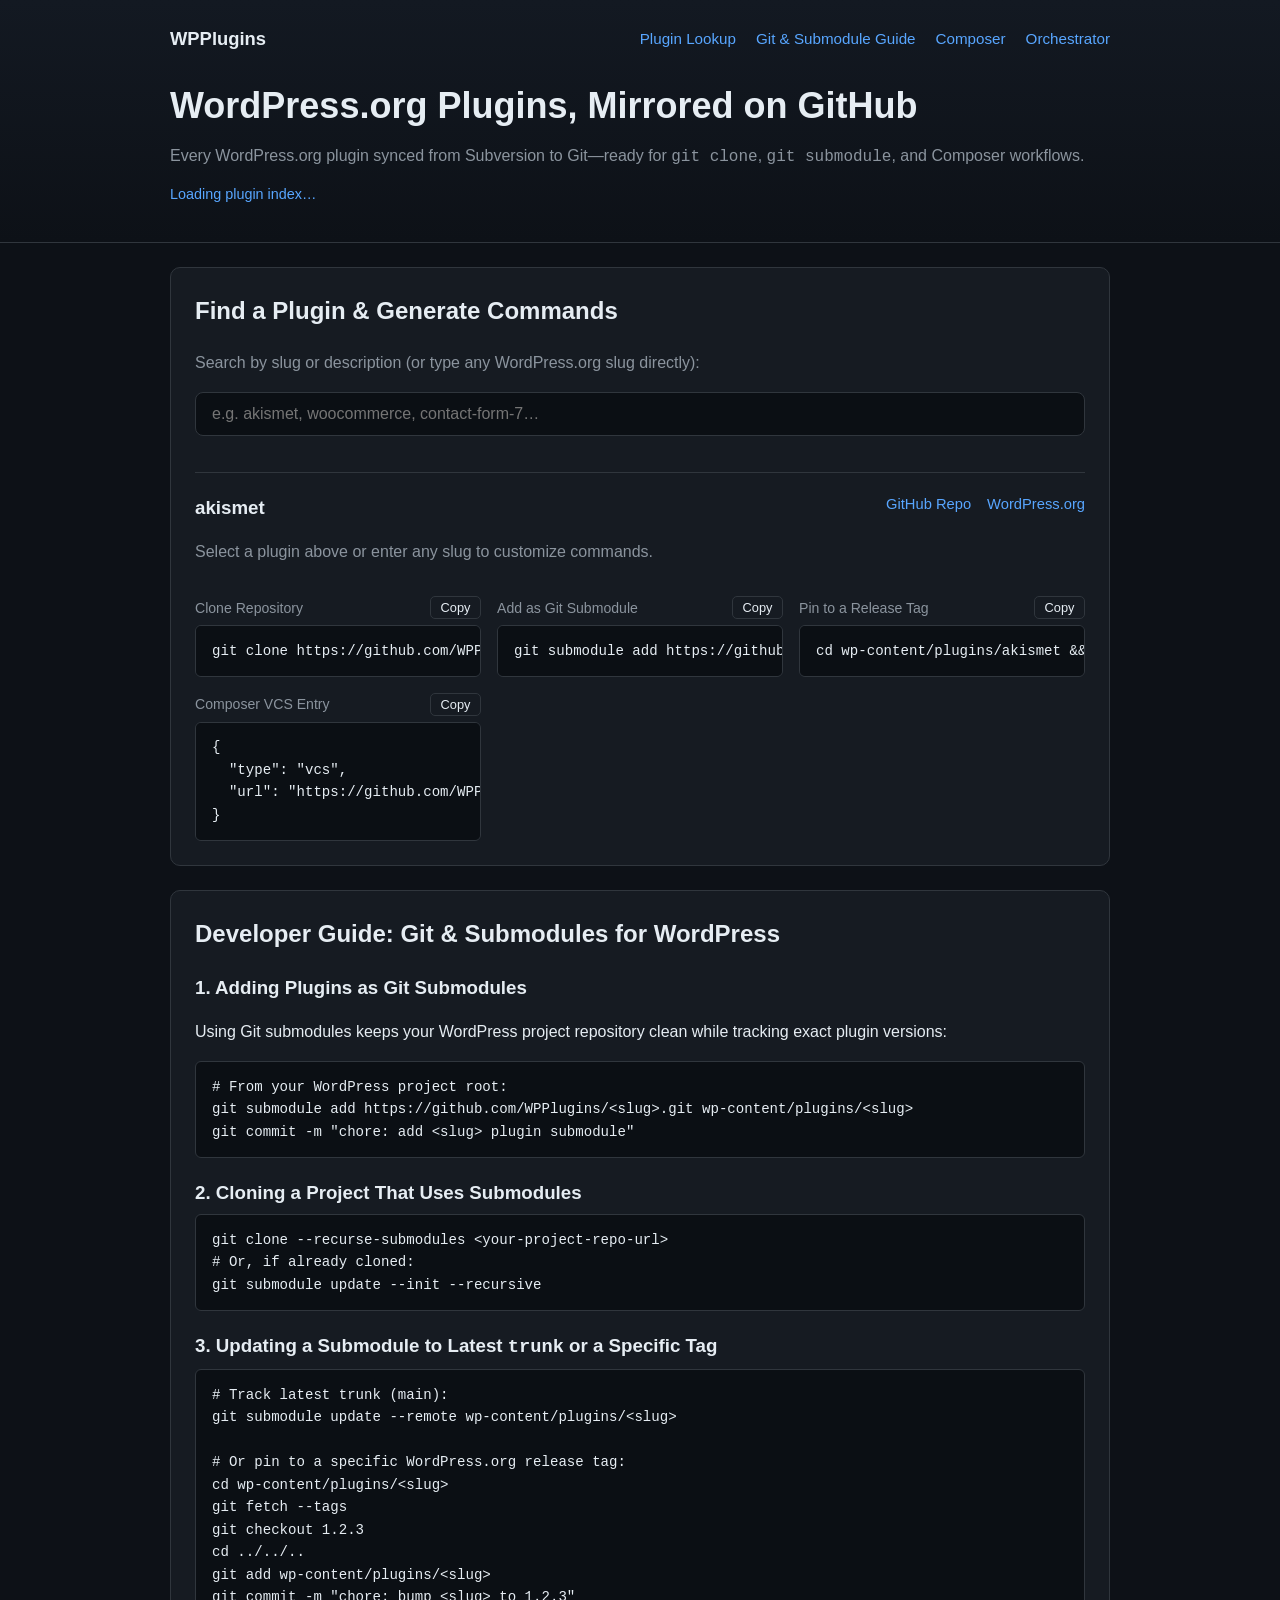
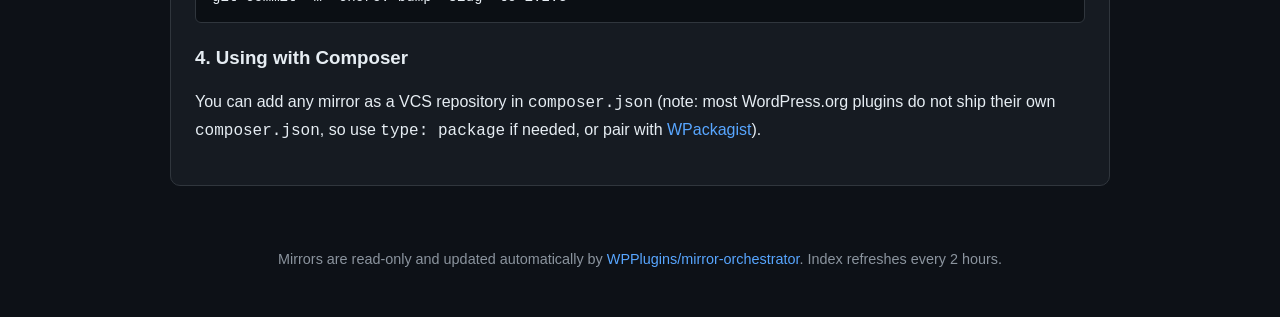
==== public/index.html @ 36e477cd "feat: initial WPPlugins GitHub Pages site with 2-hourly index builder" ====
<!DOCTYPE html>
<html lang="en">
<head>
  <meta charset="UTF-8" />
  <meta name="viewport" content="width=device-width, initial-scale=1.0" />
  <title>WPPlugins — WordPress.org SVN-to-GitHub Plugin Mirror</title>
  <meta
    name="description"
    content="Search 17,900+ mirrored WordPress.org plugins on GitHub. Copy-paste git clone, git submodule, tag pinning, and Composer VCS commands for WordPress developers."
  />
  <link rel="canonical" href="https://wpplugins.github.io/" />
  <meta property="og:type" content="website" />
  <meta property="og:title" content="WPPlugins — WordPress.org SVN-to-GitHub Mirror" />
  <meta
    property="og:description"
    content="Search 17,900+ WordPress.org plugins mirrored to GitHub with ready-to-use git clone, submodule, and Composer commands."
  />
  <meta property="og:url" content="https://wpplugins.github.io/" />
  <meta name="twitter:card" content="summary" />
  <meta name="twitter:title" content="WPPlugins — WordPress.org SVN-to-GitHub Mirror" />
  <meta
    name="twitter:description"
    content="Search 17,900+ WordPress.org plugins mirrored to GitHub."
  />
  <link rel="stylesheet" href="./styles.css" />
  <script type="application/ld+json">
    {
      "@context": "https://schema.org",
      "@type": "WebSite",
      "name": "WPPlugins",
      "url": "https://wpplugins.github.io/",
      "description": "Automated WordPress.org SVN-to-GitHub plugin mirror directory and developer guide.",
      "potentialAction": {
        "@type": "SearchAction",
        "target": "https://wpplugins.github.io/?plugin={search_term_string}",
        "query-input": "required name=search_term_string"
      }
    }
  </script>
</head>
<body>
  <header class="hero">
    <div class="container">
      <div class="hero-top">
        <a class="brand" href="https://github.com/WPPlugins" target="_blank" rel="noopener">
          WPPlugins
        </a>
        <nav class="nav-links" aria-label="Primary">
          <a href="#lookup">Plugin Lookup</a>
          <a href="#guides">Git &amp; Submodule Guide</a>
          <a href="#composer">Composer</a>
          <a href="https://github.com/WPPlugins/mirror-orchestrator" target="_blank" rel="noopener">
            Orchestrator
          </a>
        </nav>
      </div>
      <h1>WordPress.org Plugins, Mirrored on GitHub</h1>
      <p class="subtitle">
        Every WordPress.org plugin synced from Subversion to Git—ready for
        <code>git clone</code>, <code>git submodule</code>, and Composer workflows.
      </p>
      <p class="stats-bar" id="stats-bar">Loading plugin index…</p>
    </div>
  </header>

  <main class="container">
    <section id="lookup" class="card">
      <h2>Find a Plugin &amp; Generate Commands</h2>
      <p class="muted">
        Search by slug or description (or type any WordPress.org slug directly):
      </p>
      <div class="search-row">
        <input
          id="search-input"
          type="search"
          placeholder="e.g. akismet, woocommerce, contact-form-7…"
          autocomplete="off"
          aria-label="Search WordPress plugin slug"
        />
      </div>

      <ul id="results-list" class="results-list" aria-live="polite"></ul>

      <div id="selected-panel" class="selected-panel">
        <div class="selected-header">
          <div>
            <h3 id="selected-title">akismet</h3>
            <p id="selected-desc" class="muted">
              Select a plugin above or enter any slug to customize commands.
            </p>
          </div>
          <div class="selected-links">
            <a id="link-github" href="https://github.com/WPPlugins/akismet" target="_blank" rel="noopener">GitHub Repo</a>
            <a id="link-wporg" href="https://wordpress.org/plugins/akismet/" target="_blank" rel="noopener">WordPress.org</a>
          </div>
        </div>

        <div class="snippets-grid">
          <div class="snippet">
            <div class="snippet-head">
              <span>Clone Repository</span>
              <button class="copy-btn" data-target="cmd-clone" type="button">Copy</button>
            </div>
            <pre><code id="cmd-clone">git clone https://github.com/WPPlugins/akismet.git</code></pre>
          </div>

          <div class="snippet">
            <div class="snippet-head">
              <span>Add as Git Submodule</span>
              <button class="copy-btn" data-target="cmd-submodule" type="button">Copy</button>
            </div>
            <pre><code id="cmd-submodule">git submodule add https://github.com/WPPlugins/akismet.git wp-content/plugins/akismet</code></pre>
          </div>

          <div class="snippet">
            <div class="snippet-head">
              <span>Pin to a Release Tag</span>
              <button class="copy-btn" data-target="cmd-tag" type="button">Copy</button>
            </div>
            <pre><code id="cmd-tag">cd wp-content/plugins/akismet &amp;&amp; git fetch --tags &amp;&amp; git checkout $(git describe --tags --abbrev=0)</code></pre>
          </div>

          <div class="snippet">
            <div class="snippet-head">
              <span>Composer VCS Entry</span>
              <button class="copy-btn" data-target="cmd-composer" type="button">Copy</button>
            </div>
            <pre><code id="cmd-composer">{
  "type": "vcs",
  "url": "https://github.com/WPPlugins/akismet.git"
}</code></pre>
          </div>
        </div>
      </div>
    </section>

    <section id="guides" class="card">
      <h2>Developer Guide: Git &amp; Submodules for WordPress</h2>

      <article class="guide-block">
        <h3>1. Adding Plugins as Git Submodules</h3>
        <p>
          Using Git submodules keeps your WordPress project repository clean while tracking exact plugin versions:
        </p>
        <pre><code># From your WordPress project root:
git submodule add https://github.com/WPPlugins/&lt;slug&gt;.git wp-content/plugins/&lt;slug&gt;
git commit -m "chore: add &lt;slug&gt; plugin submodule"</code></pre>
      </article>

      <article class="guide-block">
        <h3>2. Cloning a Project That Uses Submodules</h3>
        <pre><code>git clone --recurse-submodules &lt;your-project-repo-url&gt;
# Or, if already cloned:
git submodule update --init --recursive</code></pre>
      </article>

      <article class="guide-block">
        <h3>3. Updating a Submodule to Latest <code>trunk</code> or a Specific Tag</h3>
        <pre><code># Track latest trunk (main):
git submodule update --remote wp-content/plugins/&lt;slug&gt;

# Or pin to a specific WordPress.org release tag:
cd wp-content/plugins/&lt;slug&gt;
git fetch --tags
git checkout 1.2.3
cd ../../..
git add wp-content/plugins/&lt;slug&gt;
git commit -m "chore: bump &lt;slug&gt; to 1.2.3"</code></pre>
      </article>

      <article id="composer" class="guide-block">
        <h3>4. Using with Composer</h3>
        <p>
          You can add any mirror as a VCS repository in <code>composer.json</code> (note: most WordPress.org plugins do not ship their own <code>composer.json</code>, so use <code>type: package</code> if needed, or pair with <a href="https://wpackagist.org/" target="_blank" rel="noopener">WPackagist</a>).
        </p>
      </article>
    </section>
  </main>

  <footer class="footer container">
    <p>
      Mirrors are read-only and updated automatically by
      <a href="https://github.com/WPPlugins/mirror-orchestrator" target="_blank" rel="noopener">WPPlugins/mirror-orchestrator</a>.
      Index refreshes every 2 hours.
    </p>
  </footer>

  <script src="./app.js" defer></script>
</body>
</html>
---- public/styles.css ----
:root {
  --bg: #0d1117;
  --surface: #161b22;
  --border: #30363d;
  --text: #e6edf3;
  --muted: #8b949e;
  --accent: #58a6ff;
  --accent-hover: #79c0ff;
  --code-bg: #0b0f14;
}

* {
  box-sizing: border-box;
}

body {
  margin: 0;
  font-family: -apple-system, BlinkMacSystemFont, "Segoe UI", Roboto, Helvetica, Arial, sans-serif;
  background: var(--bg);
  color: var(--text);
  line-height: 1.6;
}

a {
  color: var(--accent);
  text-decoration: none;
}

a:hover {
  color: var(--accent-hover);
  text-decoration: underline;
}

code, pre {
  font-family: ui-monospace, SFMono-Regular, Menlo, Monaco, Consolas, monospace;
}

pre {
  margin: 0;
  padding: 0.85rem 1rem;
  background: var(--code-bg);
  border: 1px solid var(--border);
  border-radius: 6px;
  overflow-x: auto;
  font-size: 0.88rem;
}

.container {
  max-width: 980px;
  margin: 0 auto;
  padding: 0 1.25rem;
}

.hero {
  border-bottom: 1px solid var(--border);
  padding: 1.5rem 0 2.25rem;
  background: linear-gradient(180deg, #131922 0%, var(--bg) 100%);
}

.hero-top {
  display: flex;
  justify-content: space-between;
  align-items: center;
  gap: 1rem;
  flex-wrap: wrap;
  margin-bottom: 1.5rem;
}

.brand {
  font-weight: 700;
  font-size: 1.15rem;
  color: var(--text);
}

.nav-links {
  display: flex;
  gap: 1.25rem;
  font-size: 0.95rem;
}

.hero h1 {
  margin: 0 0 0.5rem;
  font-size: clamp(1.6rem, 3vw, 2.25rem);
}

.subtitle {
  margin: 0 0 0.75rem;
  color: var(--muted);
}

.stats-bar {
  margin: 0;
  font-size: 0.9rem;
  color: var(--accent);
}

.card {
  background: var(--surface);
  border: 1px solid var(--border);
  border-radius: 10px;
  padding: 1.5rem;
  margin: 1.5rem 0;
}

.card h2 {
  margin-top: 0;
}

.muted {
  color: var(--muted);
}

.search-row input {
  width: 100%;
  padding: 0.75rem 1rem;
  font-size: 1rem;
  border-radius: 8px;
  border: 1px solid var(--border);
  background: var(--code-bg);
  color: var(--text);
}

.search-row input:focus {
  outline: 2px solid var(--accent);
  outline-offset: 1px;
}

.results-list {
  list-style: none;
  padding: 0;
  margin: 0.75rem 0 0;
  display: grid;
  gap: 0.5rem;
}

.result-item {
  display: flex;
  justify-content: space-between;
  align-items: baseline;
  gap: 1rem;
  padding: 0.6rem 0.85rem;
  border: 1px solid var(--border);
  border-radius: 6px;
  background: var(--code-bg);
  cursor: pointer;
}

.result-item:hover {
  border-color: var(--accent);
}

.result-slug {
  font-weight: 600;
  color: var(--accent);
}

.result-desc {
  color: var(--muted);
  font-size: 0.88rem;
  overflow: hidden;
  text-overflow: ellipsis;
  white-space: nowrap;
  max-width: 65%;
}

.selected-panel {
  margin-top: 1.5rem;
  padding-top: 1.25rem;
  border-top: 1px solid var(--border);
}

.selected-header {
  display: flex;
  justify-content: space-between;
  align-items: flex-start;
  gap: 1rem;
  flex-wrap: wrap;
  margin-bottom: 1rem;
}

.selected-header h3 {
  margin: 0 0 0.25rem;
}

.selected-links {
  display: flex;
  gap: 1rem;
  font-size: 0.92rem;
}

.snippets-grid {
  display: grid;
  grid-template-columns: repeat(auto-fit, minmax(280px, 1fr));
  gap: 1rem;
}

.snippet-head {
  display: flex;
  justify-content: space-between;
  align-items: center;
  margin-bottom: 0.35rem;
  font-size: 0.88rem;
  color: var(--muted);
}

.copy-btn {
  background: var(--surface);
  color: var(--text);
  border: 1px solid var(--border);
  border-radius: 5px;
  padding: 0.2rem 0.6rem;
  font-size: 0.8rem;
  cursor: pointer;
}

.copy-btn:hover {
  border-color: var(--accent);
}

.guide-block {
  margin-top: 1.25rem;
}

.guide-block h3 {
  margin-bottom: 0.4rem;
}

.footer {
  padding: 1.5rem 0 2.5rem;
  color: var(--muted);
  font-size: 0.9rem;
  text-align: center;
}
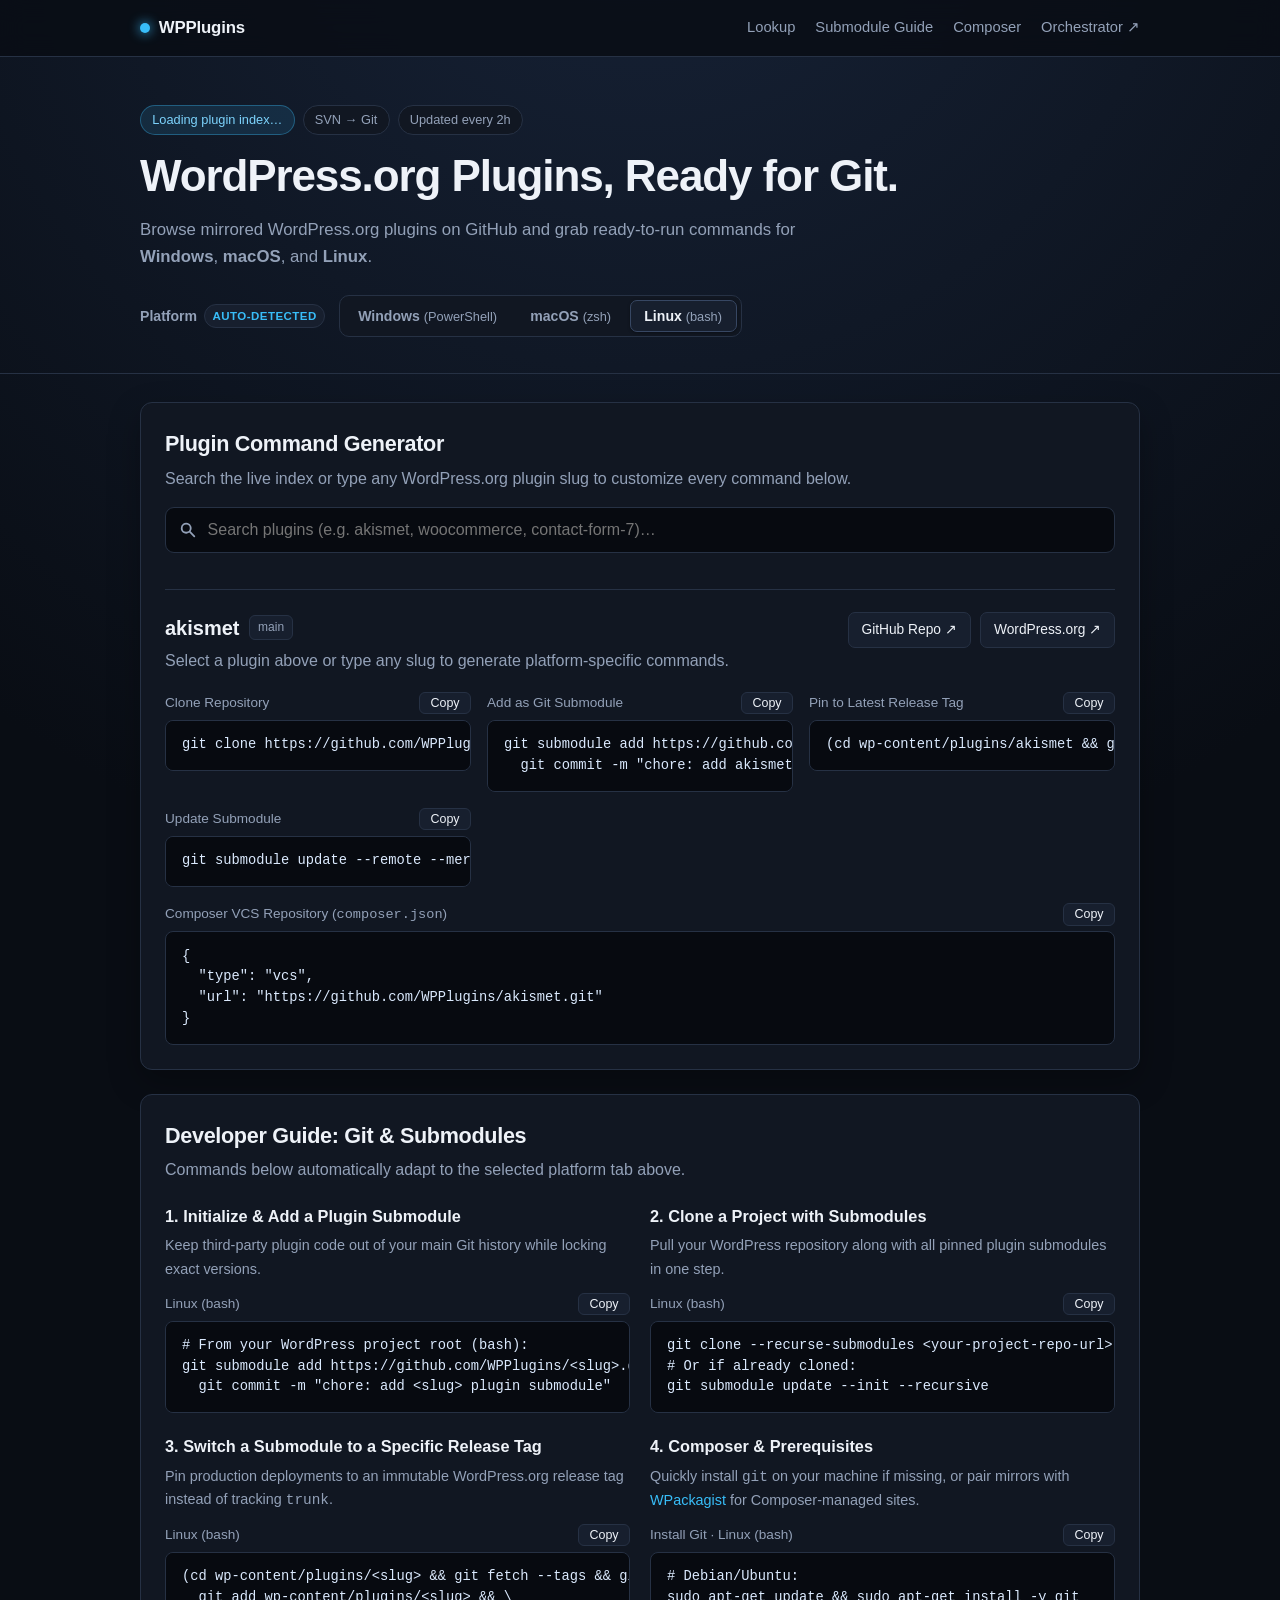
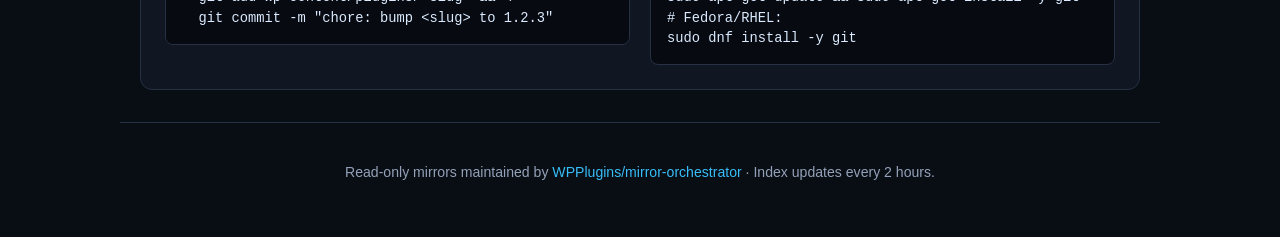
==== commit 26c7a0b9: "feat(ui): redesign portal with OS auto-detection and Windows/macOS/Linux tabs" ====
--- a/public/index.html
+++ b/public/index.html
@@ -6,14 +6,14 @@
   <title>WPPlugins — WordPress.org SVN-to-GitHub Plugin Mirror</title>
   <meta
     name="description"
-    content="Search 17,900+ mirrored WordPress.org plugins on GitHub. Copy-paste git clone, git submodule, tag pinning, and Composer VCS commands for WordPress developers."
+    content="Search 17,900+ mirrored WordPress.org plugins on GitHub. Copy-paste Windows, macOS, and Linux commands for git clone, git submodule, tag pinning, and Composer."
   />
   <link rel="canonical" href="https://wpplugins.github.io/" />
   <meta property="og:type" content="website" />
   <meta property="og:title" content="WPPlugins — WordPress.org SVN-to-GitHub Mirror" />
   <meta
     property="og:description"
-    content="Search 17,900+ WordPress.org plugins mirrored to GitHub with ready-to-use git clone, submodule, and Composer commands."
+    content="Search 17,900+ WordPress.org plugins mirrored to GitHub with OS-specific git clone, submodule, and Composer commands."
   />
   <meta property="og:url" content="https://wpplugins.github.io/" />
   <meta name="twitter:card" content="summary" />
@@ -39,41 +39,75 @@
   </script>
 </head>
 <body>
-  <header class="hero">
-    <div class="container">
-      <div class="hero-top">
-        <a class="brand" href="https://github.com/WPPlugins" target="_blank" rel="noopener">
-          WPPlugins
+  <header class="topbar">
+    <div class="container topbar-inner">
+      <a class="brand" href="https://github.com/WPPlugins" target="_blank" rel="noopener">
+        <span class="brand-dot" aria-hidden="true"></span>
+        WPPlugins
+      </a>
+      <nav class="nav-links" aria-label="Primary">
+        <a href="#lookup">Lookup</a>
+        <a href="#guides">Submodule Guide</a>
+        <a href="#composer">Composer</a>
+        <a href="https://github.com/WPPlugins/mirror-orchestrator" target="_blank" rel="noopener">
+          Orchestrator ↗
         </a>
-        <nav class="nav-links" aria-label="Primary">
-          <a href="#lookup">Plugin Lookup</a>
-          <a href="#guides">Git &amp; Submodule Guide</a>
-          <a href="#composer">Composer</a>
-          <a href="https://github.com/WPPlugins/mirror-orchestrator" target="_blank" rel="noopener">
-            Orchestrator
-          </a>
-        </nav>
-      </div>
-      <h1>WordPress.org Plugins, Mirrored on GitHub</h1>
-      <p class="subtitle">
-        Every WordPress.org plugin synced from Subversion to Git—ready for
-        <code>git clone</code>, <code>git submodule</code>, and Composer workflows.
-      </p>
-      <p class="stats-bar" id="stats-bar">Loading plugin index…</p>
+      </nav>
     </div>
   </header>
 
-  <main class="container">
-    <section id="lookup" class="card">
-      <h2>Find a Plugin &amp; Generate Commands</h2>
-      <p class="muted">
-        Search by slug or description (or type any WordPress.org slug directly):
+  <section class="hero">
+    <div class="container hero-inner">
+      <div class="badge-row">
+        <span class="pill pill-accent" id="stats-bar">Loading plugin index…</span>
+        <span class="pill">SVN → Git</span>
+        <span class="pill">Updated every 2h</span>
+      </div>
+      <h1>WordPress.org Plugins, Ready for Git.</h1>
+      <p class="subtitle">
+        Browse mirrored WordPress.org plugins on GitHub and grab ready-to-run commands for
+        <strong>Windows</strong>, <strong>macOS</strong>, and <strong>Linux</strong>.
       </p>
-      <div class="search-row">
+
+      <div class="os-bar" aria-label="Operating system selector">
+        <span class="os-label">
+          Platform
+          <span id="os-detected-badge" class="os-detected" title="Auto-detected from your browser">auto</span>
+        </span>
+        <div class="os-tabs" role="tablist" aria-label="Operating System">
+          <button class="os-tab" role="tab" type="button" data-os="windows" aria-selected="false">
+            Windows <span class="os-shell">(PowerShell)</span>
+          </button>
+          <button class="os-tab" role="tab" type="button" data-os="macos" aria-selected="false">
+            macOS <span class="os-shell">(zsh)</span>
+          </button>
+          <button class="os-tab" role="tab" type="button" data-os="linux" aria-selected="false">
+            Linux <span class="os-shell">(bash)</span>
+          </button>
+        </div>
+      </div>
+    </div>
+  </section>
+
+  <main class="container main-content">
+    <section id="lookup" class="card card-elevated">
+      <div class="section-head">
+        <div>
+          <h2>Plugin Command Generator</h2>
+          <p class="muted">
+            Search the live index or type any WordPress.org plugin slug to customize every command below.
+          </p>
+        </div>
+      </div>
+
+      <div class="search-box">
+        <svg class="search-icon" viewBox="0 0 20 20" fill="currentColor" aria-hidden="true">
+          <path fill-rule="evenodd" d="M8 4a4 4 0 100 8 4 4 0 000-8zM2 8a6 6 0 1110.89 3.476l4.817 4.817a1 1 0 01-1.414 1.414l-4.816-4.816A6 6 0 012 8z" clip-rule="evenodd" />
+        </svg>
         <input
           id="search-input"
           type="search"
-          placeholder="e.g. akismet, woocommerce, contact-form-7…"
+          placeholder="Search plugins (e.g. akismet, woocommerce, contact-form-7)…"
           autocomplete="off"
           aria-label="Search WordPress plugin slug"
         />
@@ -84,14 +118,21 @@
       <div id="selected-panel" class="selected-panel">
         <div class="selected-header">
           <div>
-            <h3 id="selected-title">akismet</h3>
+            <div class="selected-title-row">
+              <h3 id="selected-title">akismet</h3>
+              <span class="slug-badge" id="selected-branch">main</span>
+            </div>
             <p id="selected-desc" class="muted">
-              Select a plugin above or enter any slug to customize commands.
+              Select a plugin above or type any slug to generate platform-specific commands.
             </p>
           </div>
           <div class="selected-links">
-            <a id="link-github" href="https://github.com/WPPlugins/akismet" target="_blank" rel="noopener">GitHub Repo</a>
-            <a id="link-wporg" href="https://wordpress.org/plugins/akismet/" target="_blank" rel="noopener">WordPress.org</a>
+            <a class="btn-link" id="link-github" href="https://github.com/WPPlugins/akismet" target="_blank" rel="noopener">
+              GitHub Repo ↗
+            </a>
+            <a class="btn-link" id="link-wporg" href="https://wordpress.org/plugins/akismet/" target="_blank" rel="noopener">
+              WordPress.org ↗
+            </a>
           </div>
         </div>
 
@@ -101,7 +142,7 @@
               <span>Clone Repository</span>
               <button class="copy-btn" data-target="cmd-clone" type="button">Copy</button>
             </div>
-            <pre><code id="cmd-clone">git clone https://github.com/WPPlugins/akismet.git</code></pre>
+            <pre><code id="cmd-clone"></code></pre>
           </div>
 
           <div class="snippet">
@@ -109,79 +150,112 @@
               <span>Add as Git Submodule</span>
               <button class="copy-btn" data-target="cmd-submodule" type="button">Copy</button>
             </div>
-            <pre><code id="cmd-submodule">git submodule add https://github.com/WPPlugins/akismet.git wp-content/plugins/akismet</code></pre>
-          </div>
-
-          <div class="snippet">
-            <div class="snippet-head">
-              <span>Pin to a Release Tag</span>
+            <pre><code id="cmd-submodule"></code></pre>
+          </div>
+
+          <div class="snippet">
+            <div class="snippet-head">
+              <span>Pin to Latest Release Tag</span>
               <button class="copy-btn" data-target="cmd-tag" type="button">Copy</button>
             </div>
-            <pre><code id="cmd-tag">cd wp-content/plugins/akismet &amp;&amp; git fetch --tags &amp;&amp; git checkout $(git describe --tags --abbrev=0)</code></pre>
-          </div>
-
-          <div class="snippet">
-            <div class="snippet-head">
-              <span>Composer VCS Entry</span>
-              <button class="copy-btn" data-target="cmd-composer" type="button">Copy</button>
-            </div>
-            <pre><code id="cmd-composer">{
-  "type": "vcs",
-  "url": "https://github.com/WPPlugins/akismet.git"
-}</code></pre>
-          </div>
+            <pre><code id="cmd-tag"></code></pre>
+          </div>
+
+          <div class="snippet">
+            <div class="snippet-head">
+              <span>Update Submodule</span>
+              <button class="copy-btn" data-target="cmd-update" type="button">Copy</button>
+            </div>
+            <pre><code id="cmd-update"></code></pre>
+          </div>
+        </div>
+
+        <div class="snippet snippet-full">
+          <div class="snippet-head">
+            <span>Composer VCS Repository (<code>composer.json</code>)</span>
+            <button class="copy-btn" data-target="cmd-composer" type="button">Copy</button>
+          </div>
+          <pre><code id="cmd-composer"></code></pre>
         </div>
       </div>
     </section>
 
     <section id="guides" class="card">
-      <h2>Developer Guide: Git &amp; Submodules for WordPress</h2>
-
-      <article class="guide-block">
-        <h3>1. Adding Plugins as Git Submodules</h3>
-        <p>
-          Using Git submodules keeps your WordPress project repository clean while tracking exact plugin versions:
-        </p>
-        <pre><code># From your WordPress project root:
-git submodule add https://github.com/WPPlugins/&lt;slug&gt;.git wp-content/plugins/&lt;slug&gt;
-git commit -m "chore: add &lt;slug&gt; plugin submodule"</code></pre>
-      </article>
-
-      <article class="guide-block">
-        <h3>2. Cloning a Project That Uses Submodules</h3>
-        <pre><code>git clone --recurse-submodules &lt;your-project-repo-url&gt;
-# Or, if already cloned:
-git submodule update --init --recursive</code></pre>
-      </article>
-
-      <article class="guide-block">
-        <h3>3. Updating a Submodule to Latest <code>trunk</code> or a Specific Tag</h3>
-        <pre><code># Track latest trunk (main):
-git submodule update --remote wp-content/plugins/&lt;slug&gt;
-
-# Or pin to a specific WordPress.org release tag:
-cd wp-content/plugins/&lt;slug&gt;
-git fetch --tags
-git checkout 1.2.3
-cd ../../..
-git add wp-content/plugins/&lt;slug&gt;
-git commit -m "chore: bump &lt;slug&gt; to 1.2.3"</code></pre>
-      </article>
-
-      <article id="composer" class="guide-block">
-        <h3>4. Using with Composer</h3>
-        <p>
-          You can add any mirror as a VCS repository in <code>composer.json</code> (note: most WordPress.org plugins do not ship their own <code>composer.json</code>, so use <code>type: package</code> if needed, or pair with <a href="https://wpackagist.org/" target="_blank" rel="noopener">WPackagist</a>).
-        </p>
-      </article>
+      <div class="section-head">
+        <div>
+          <h2>Developer Guide: Git &amp; Submodules</h2>
+          <p class="muted">
+            Commands below automatically adapt to the selected platform tab above.
+          </p>
+        </div>
+      </div>
+
+      <div class="guide-grid">
+        <article class="guide-block">
+          <h3>1. Initialize &amp; Add a Plugin Submodule</h3>
+          <p class="muted">
+            Keep third-party plugin code out of your main Git history while locking exact versions.
+          </p>
+          <div class="snippet">
+            <div class="snippet-head">
+              <span class="guide-os-label">Shell</span>
+              <button class="copy-btn" data-target="guide-add" type="button">Copy</button>
+            </div>
+            <pre><code id="guide-add"></code></pre>
+          </div>
+        </article>
+
+        <article class="guide-block">
+          <h3>2. Clone a Project with Submodules</h3>
+          <p class="muted">
+            Pull your WordPress repository along with all pinned plugin submodules in one step.
+          </p>
+          <div class="snippet">
+            <div class="snippet-head">
+              <span class="guide-os-label">Shell</span>
+              <button class="copy-btn" data-target="guide-clone" type="button">Copy</button>
+            </div>
+            <pre><code id="guide-clone"></code></pre>
+          </div>
+        </article>
+
+        <article class="guide-block">
+          <h3>3. Switch a Submodule to a Specific Release Tag</h3>
+          <p class="muted">
+            Pin production deployments to an immutable WordPress.org release tag instead of tracking <code>trunk</code>.
+          </p>
+          <div class="snippet">
+            <div class="snippet-head">
+              <span class="guide-os-label">Shell</span>
+              <button class="copy-btn" data-target="guide-pin" type="button">Copy</button>
+            </div>
+            <pre><code id="guide-pin"></code></pre>
+          </div>
+        </article>
+
+        <article id="composer" class="guide-block">
+          <h3>4. Composer &amp; Prerequisites</h3>
+          <p class="muted">
+            Quickly install <code>git</code> on your machine if missing, or pair mirrors with
+            <a href="https://wpackagist.org/" target="_blank" rel="noopener">WPackagist</a> for Composer-managed sites.
+          </p>
+          <div class="snippet">
+            <div class="snippet-head">
+              <span class="guide-os-label">Install Git</span>
+              <button class="copy-btn" data-target="guide-install" type="button">Copy</button>
+            </div>
+            <pre><code id="guide-install"></code></pre>
+          </div>
+        </article>
+      </div>
     </section>
   </main>
 
   <footer class="footer container">
     <p>
-      Mirrors are read-only and updated automatically by
-      <a href="https://github.com/WPPlugins/mirror-orchestrator" target="_blank" rel="noopener">WPPlugins/mirror-orchestrator</a>.
-      Index refreshes every 2 hours.
+      Read-only mirrors maintained by
+      <a href="https://github.com/WPPlugins/mirror-orchestrator" target="_blank" rel="noopener">WPPlugins/mirror-orchestrator</a>
+      · Index updates every 2 hours.
     </p>
   </footer>
 
--- a/public/styles.css
+++ b/public/styles.css
@@ -1,24 +1,33 @@
 :root {
-  --bg: #0d1117;
-  --surface: #161b22;
-  --border: #30363d;
-  --text: #e6edf3;
-  --muted: #8b949e;
-  --accent: #58a6ff;
-  --accent-hover: #79c0ff;
-  --code-bg: #0b0f14;
+  --bg: #090d14;
+  --surface: #111722;
+  --surface-2: #171f2e;
+  --border: #263144;
+  --border-strong: #374763;
+  --text: #eef2f8;
+  --muted: #93a1b8;
+  --accent: #38bdf8;
+  --accent-soft: rgba(56, 189, 248, 0.12);
+  --accent-hover: #7dd3fc;
+  --code-bg: #070a10;
+  --radius: 12px;
 }
 
 * {
   box-sizing: border-box;
 }
 
+html {
+  scroll-behavior: smooth;
+}
+
 body {
   margin: 0;
-  font-family: -apple-system, BlinkMacSystemFont, "Segoe UI", Roboto, Helvetica, Arial, sans-serif;
-  background: var(--bg);
+  font-family: -apple-system, BlinkMacSystemFont, "Segoe UI", Inter, Roboto, Helvetica, Arial, sans-serif;
+  background: radial-gradient(circle at 50% -10%, #172338 0%, var(--bg) 52%);
   color: var(--text);
   line-height: 1.6;
+  min-height: 100vh;
 }
 
 a {
@@ -32,97 +41,268 @@
 }
 
 code, pre {
-  font-family: ui-monospace, SFMono-Regular, Menlo, Monaco, Consolas, monospace;
+  font-family: ui-monospace, SFMono-Regular, "Cascadia Code", Menlo, Monaco, Consolas, monospace;
 }
 
 pre {
   margin: 0;
-  padding: 0.85rem 1rem;
+  padding: 0.9rem 1rem;
   background: var(--code-bg);
   border: 1px solid var(--border);
-  border-radius: 6px;
+  border-radius: 8px;
   overflow-x: auto;
-  font-size: 0.88rem;
+  font-size: 0.86rem;
+  line-height: 1.5;
+  color: #dbeafe;
 }
 
 .container {
-  max-width: 980px;
+  max-width: 1040px;
   margin: 0 auto;
   padding: 0 1.25rem;
 }
 
+/* Sticky Topbar */
+.topbar {
+  position: sticky;
+  top: 0;
+  z-index: 20;
+  backdrop-filter: blur(12px);
+  background: rgba(9, 13, 20, 0.82);
+  border-bottom: 1px solid var(--border);
+}
+
+.topbar-inner {
+  display: flex;
+  justify-content: space-between;
+  align-items: center;
+  height: 56px;
+  gap: 1rem;
+}
+
+.brand {
+  display: inline-flex;
+  align-items: center;
+  gap: 0.55rem;
+  font-weight: 700;
+  font-size: 1.05rem;
+  color: var(--text);
+  letter-spacing: -0.01em;
+}
+
+.brand:hover {
+  text-decoration: none;
+  color: var(--accent-hover);
+}
+
+.brand-dot {
+  width: 10px;
+  height: 10px;
+  border-radius: 999px;
+  background: var(--accent);
+  box-shadow: 0 0 12px var(--accent);
+}
+
+.nav-links {
+  display: flex;
+  gap: 1.25rem;
+  font-size: 0.92rem;
+  flex-wrap: wrap;
+}
+
+.nav-links a {
+  color: var(--muted);
+}
+
+.nav-links a:hover {
+  color: var(--text);
+  text-decoration: none;
+}
+
+/* Hero */
 .hero {
+  padding: 3rem 0 2.25rem;
   border-bottom: 1px solid var(--border);
-  padding: 1.5rem 0 2.25rem;
-  background: linear-gradient(180deg, #131922 0%, var(--bg) 100%);
-}
-
-.hero-top {
-  display: flex;
-  justify-content: space-between;
-  align-items: center;
+}
+
+.hero-inner {
+  display: flex;
+  flex-direction: column;
   gap: 1rem;
-  flex-wrap: wrap;
-  margin-bottom: 1.5rem;
-}
-
-.brand {
-  font-weight: 700;
-  font-size: 1.15rem;
-  color: var(--text);
-}
-
-.nav-links {
-  display: flex;
-  gap: 1.25rem;
-  font-size: 0.95rem;
+}
+
+.badge-row {
+  display: flex;
+  flex-wrap: wrap;
+  gap: 0.5rem;
+}
+
+.pill {
+  display: inline-flex;
+  align-items: center;
+  padding: 0.22rem 0.7rem;
+  border-radius: 999px;
+  font-size: 0.8rem;
+  font-weight: 500;
+  border: 1px solid var(--border);
+  background: var(--surface);
+  color: var(--muted);
+}
+
+.pill-accent {
+  border-color: rgba(56, 189, 248, 0.35);
+  background: var(--accent-soft);
+  color: var(--accent-hover);
 }
 
 .hero h1 {
-  margin: 0 0 0.5rem;
-  font-size: clamp(1.6rem, 3vw, 2.25rem);
+  margin: 0;
+  font-size: clamp(1.9rem, 4vw, 2.75rem);
+  line-height: 1.15;
+  letter-spacing: -0.025em;
 }
 
 .subtitle {
-  margin: 0 0 0.75rem;
-  color: var(--muted);
-}
-
-.stats-bar {
-  margin: 0;
-  font-size: 0.9rem;
+  margin: 0;
+  max-width: 680px;
+  color: var(--muted);
+  font-size: 1.05rem;
+}
+
+/* OS Switcher Tabs */
+.os-bar {
+  margin-top: 0.5rem;
+  display: flex;
+  align-items: center;
+  gap: 0.85rem;
+  flex-wrap: wrap;
+}
+
+.os-label {
+  display: inline-flex;
+  align-items: center;
+  gap: 0.45rem;
+  font-size: 0.88rem;
+  font-weight: 600;
+  color: var(--muted);
+}
+
+.os-detected {
+  font-size: 0.72rem;
+  font-weight: 600;
+  text-transform: uppercase;
+  letter-spacing: 0.04em;
+  padding: 0.1rem 0.45rem;
+  border-radius: 999px;
+  background: var(--surface-2);
+  border: 1px solid var(--border);
   color: var(--accent);
+}
+
+.os-tabs {
+  display: inline-flex;
+  padding: 4px;
+  border-radius: 10px;
+  background: var(--surface);
+  border: 1px solid var(--border);
+  gap: 4px;
+  flex-wrap: wrap;
+}
+
+.os-tab {
+  appearance: none;
+  border: 1px solid transparent;
+  background: transparent;
+  color: var(--muted);
+  font-family: inherit;
+  font-size: 0.88rem;
+  font-weight: 600;
+  padding: 0.45rem 0.85rem;
+  border-radius: 7px;
+  cursor: pointer;
+  transition: all 0.15s ease;
+}
+
+.os-tab:hover {
+  color: var(--text);
+  background: rgba(255, 255, 255, 0.04);
+}
+
+.os-tab[aria-selected="true"] {
+  background: var(--surface-2);
+  color: var(--text);
+  border-color: var(--border-strong);
+  box-shadow: 0 1px 3px rgba(0, 0, 0, 0.35);
+}
+
+.os-shell {
+  font-weight: 400;
+  color: var(--muted);
+  font-size: 0.8rem;
+}
+
+/* Main Cards */
+.main-content {
+  padding-top: 1.75rem;
+  padding-bottom: 2rem;
+  display: flex;
+  flex-direction: column;
+  gap: 1.5rem;
 }
 
 .card {
   background: var(--surface);
   border: 1px solid var(--border);
-  border-radius: 10px;
+  border-radius: var(--radius);
   padding: 1.5rem;
-  margin: 1.5rem 0;
-}
-
-.card h2 {
-  margin-top: 0;
+}
+
+.card-elevated {
+  box-shadow: 0 12px 32px rgba(0, 0, 0, 0.28);
+}
+
+.section-head h2 {
+  margin: 0 0 0.25rem;
+  font-size: 1.35rem;
+  letter-spacing: -0.015em;
 }
 
 .muted {
   color: var(--muted);
-}
-
-.search-row input {
+  margin: 0;
+}
+
+/* Search */
+.search-box {
+  position: relative;
+  margin-top: 1rem;
+}
+
+.search-icon {
+  position: absolute;
+  left: 0.9rem;
+  top: 50%;
+  transform: translateY(-50%);
+  width: 18px;
+  height: 18px;
+  color: var(--muted);
+  pointer-events: none;
+}
+
+.search-box input {
   width: 100%;
-  padding: 0.75rem 1rem;
+  padding: 0.8rem 1rem 0.8rem 2.6rem;
   font-size: 1rem;
-  border-radius: 8px;
+  border-radius: 9px;
   border: 1px solid var(--border);
   background: var(--code-bg);
   color: var(--text);
 }
 
-.search-row input:focus {
+.search-box input:focus {
   outline: 2px solid var(--accent);
   outline-offset: 1px;
+  border-color: transparent;
 }
 
 .results-list {
@@ -130,19 +310,20 @@
   padding: 0;
   margin: 0.75rem 0 0;
   display: grid;
-  gap: 0.5rem;
+  gap: 0.45rem;
 }
 
 .result-item {
   display: flex;
   justify-content: space-between;
-  align-items: baseline;
+  align-items: center;
   gap: 1rem;
-  padding: 0.6rem 0.85rem;
-  border: 1px solid var(--border);
-  border-radius: 6px;
+  padding: 0.6rem 0.9rem;
+  border: 1px solid var(--border);
+  border-radius: 8px;
   background: var(--code-bg);
   cursor: pointer;
+  transition: border-color 0.15s ease;
 }
 
 .result-item:hover {
@@ -156,16 +337,17 @@
 
 .result-desc {
   color: var(--muted);
-  font-size: 0.88rem;
+  font-size: 0.86rem;
   overflow: hidden;
   text-overflow: ellipsis;
   white-space: nowrap;
   max-width: 65%;
 }
 
+/* Selected Plugin Panel */
 .selected-panel {
   margin-top: 1.5rem;
-  padding-top: 1.25rem;
+  padding-top: 1.35rem;
   border-top: 1px solid var(--border);
 }
 
@@ -175,59 +357,118 @@
   align-items: flex-start;
   gap: 1rem;
   flex-wrap: wrap;
-  margin-bottom: 1rem;
-}
-
-.selected-header h3 {
-  margin: 0 0 0.25rem;
+  margin-bottom: 1.15rem;
+}
+
+.selected-title-row {
+  display: flex;
+  align-items: center;
+  gap: 0.6rem;
+  margin-bottom: 0.25rem;
+}
+
+.selected-title-row h3 {
+  margin: 0;
+  font-size: 1.25rem;
+}
+
+.slug-badge {
+  font-size: 0.75rem;
+  padding: 0.12rem 0.5rem;
+  border-radius: 6px;
+  background: var(--surface-2);
+  border: 1px solid var(--border);
+  color: var(--muted);
 }
 
 .selected-links {
   display: flex;
-  gap: 1rem;
-  font-size: 0.92rem;
+  gap: 0.6rem;
+  flex-wrap: wrap;
+}
+
+.btn-link {
+  display: inline-flex;
+  align-items: center;
+  padding: 0.4rem 0.8rem;
+  border-radius: 7px;
+  border: 1px solid var(--border);
+  background: var(--surface-2);
+  font-size: 0.86rem;
+  font-weight: 500;
+  color: var(--text);
+}
+
+.btn-link:hover {
+  border-color: var(--accent);
+  color: var(--accent-hover);
+  text-decoration: none;
 }
 
 .snippets-grid {
   display: grid;
-  grid-template-columns: repeat(auto-fit, minmax(280px, 1fr));
+  grid-template-columns: repeat(auto-fit, minmax(300px, 1fr));
   gap: 1rem;
 }
 
+.snippet-full {
+  margin-top: 1rem;
+}
+
 .snippet-head {
   display: flex;
   justify-content: space-between;
   align-items: center;
   margin-bottom: 0.35rem;
-  font-size: 0.88rem;
+  font-size: 0.85rem;
+  font-weight: 500;
   color: var(--muted);
 }
 
 .copy-btn {
-  background: var(--surface);
-  color: var(--text);
-  border: 1px solid var(--border);
-  border-radius: 5px;
-  padding: 0.2rem 0.6rem;
-  font-size: 0.8rem;
+  background: var(--surface-2);
+  color: var(--text);
+  border: 1px solid var(--border);
+  border-radius: 6px;
+  padding: 0.2rem 0.65rem;
+  font-size: 0.78rem;
+  font-weight: 500;
   cursor: pointer;
 }
 
 .copy-btn:hover {
   border-color: var(--accent);
-}
-
-.guide-block {
+  color: var(--accent-hover);
+}
+
+/* Guides */
+.guide-grid {
   margin-top: 1.25rem;
+  display: grid;
+  grid-template-columns: repeat(auto-fit, minmax(320px, 1fr));
+  gap: 1.25rem;
 }
 
 .guide-block h3 {
-  margin-bottom: 0.4rem;
+  margin: 0 0 0.35rem;
+  font-size: 1.02rem;
+}
+
+.guide-block .muted {
+  margin-bottom: 0.75rem;
+  font-size: 0.9rem;
 }
 
 .footer {
   padding: 1.5rem 0 2.5rem;
   color: var(--muted);
-  font-size: 0.9rem;
+  font-size: 0.88rem;
   text-align: center;
-}
+  border-top: 1px solid var(--border);
+}
+
+@media (max-width: 640px) {
+  .result-desc {
+    display: none;
+  }
+}
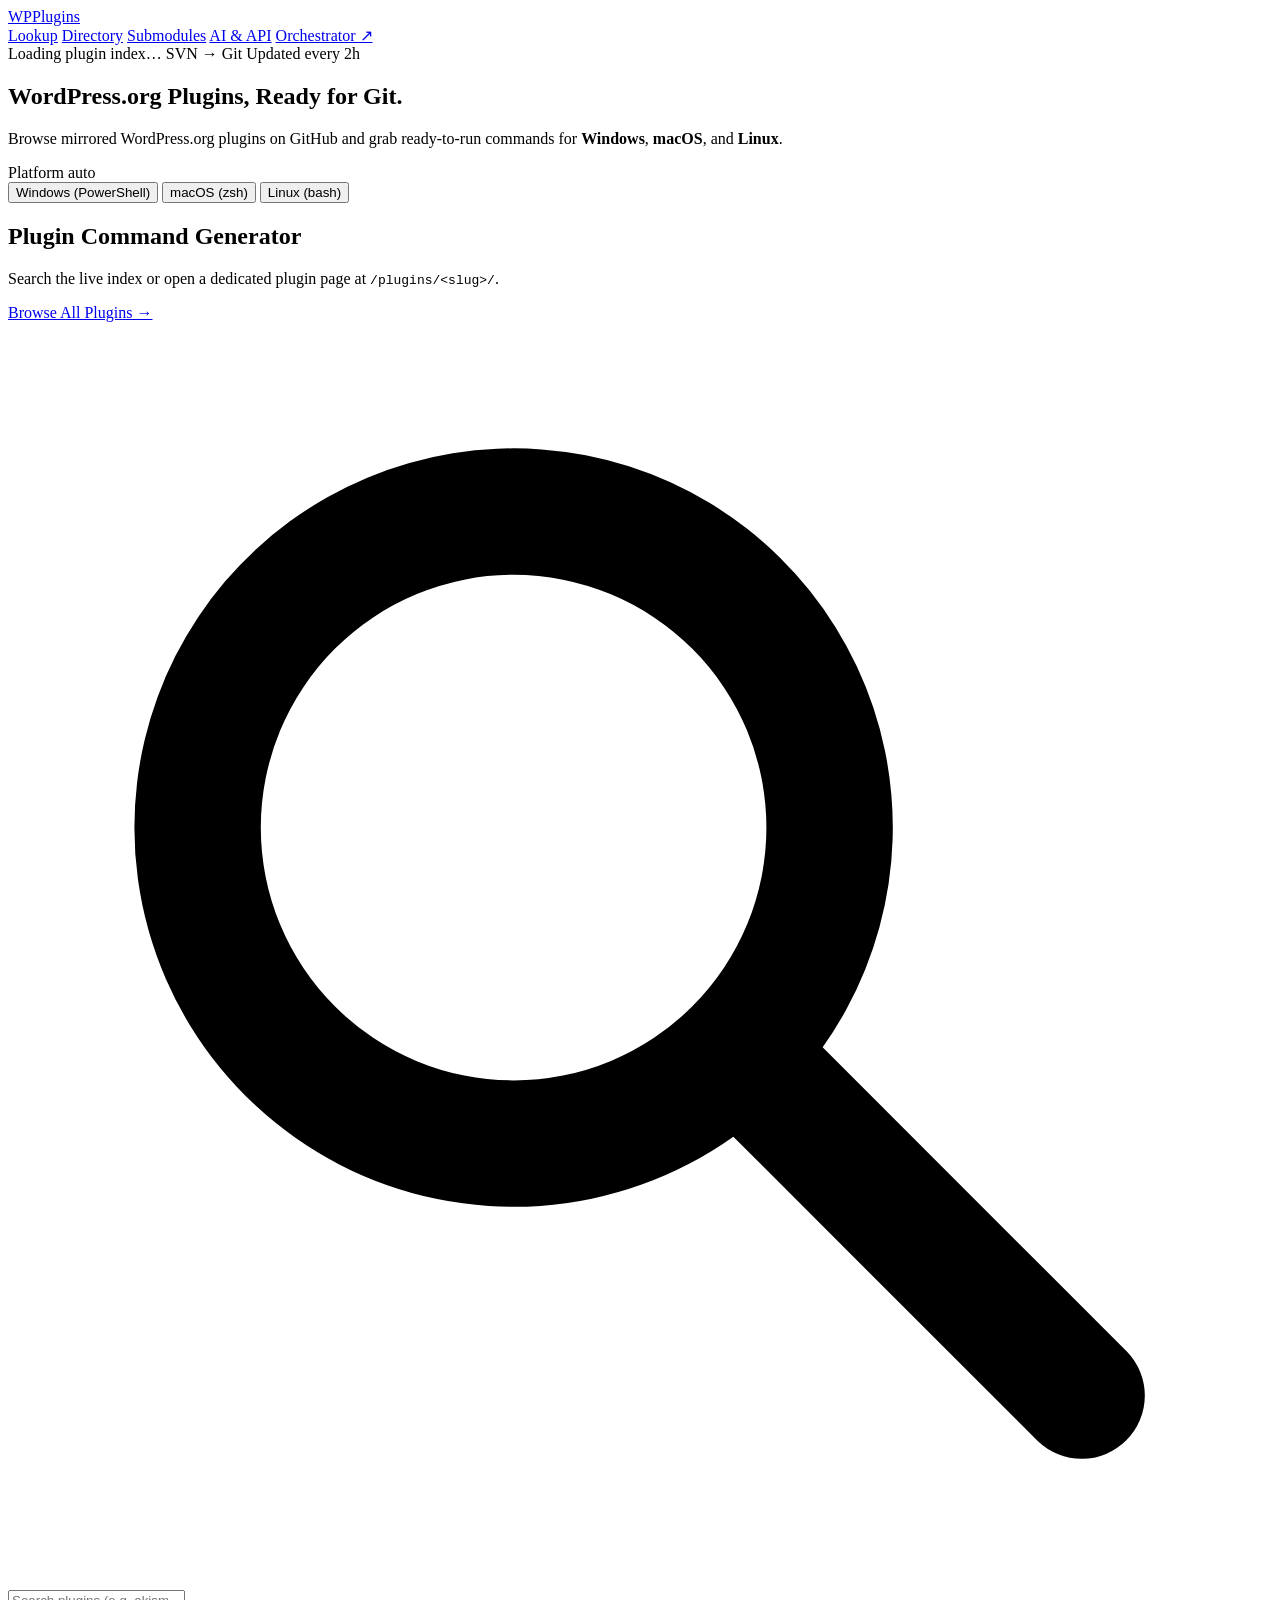
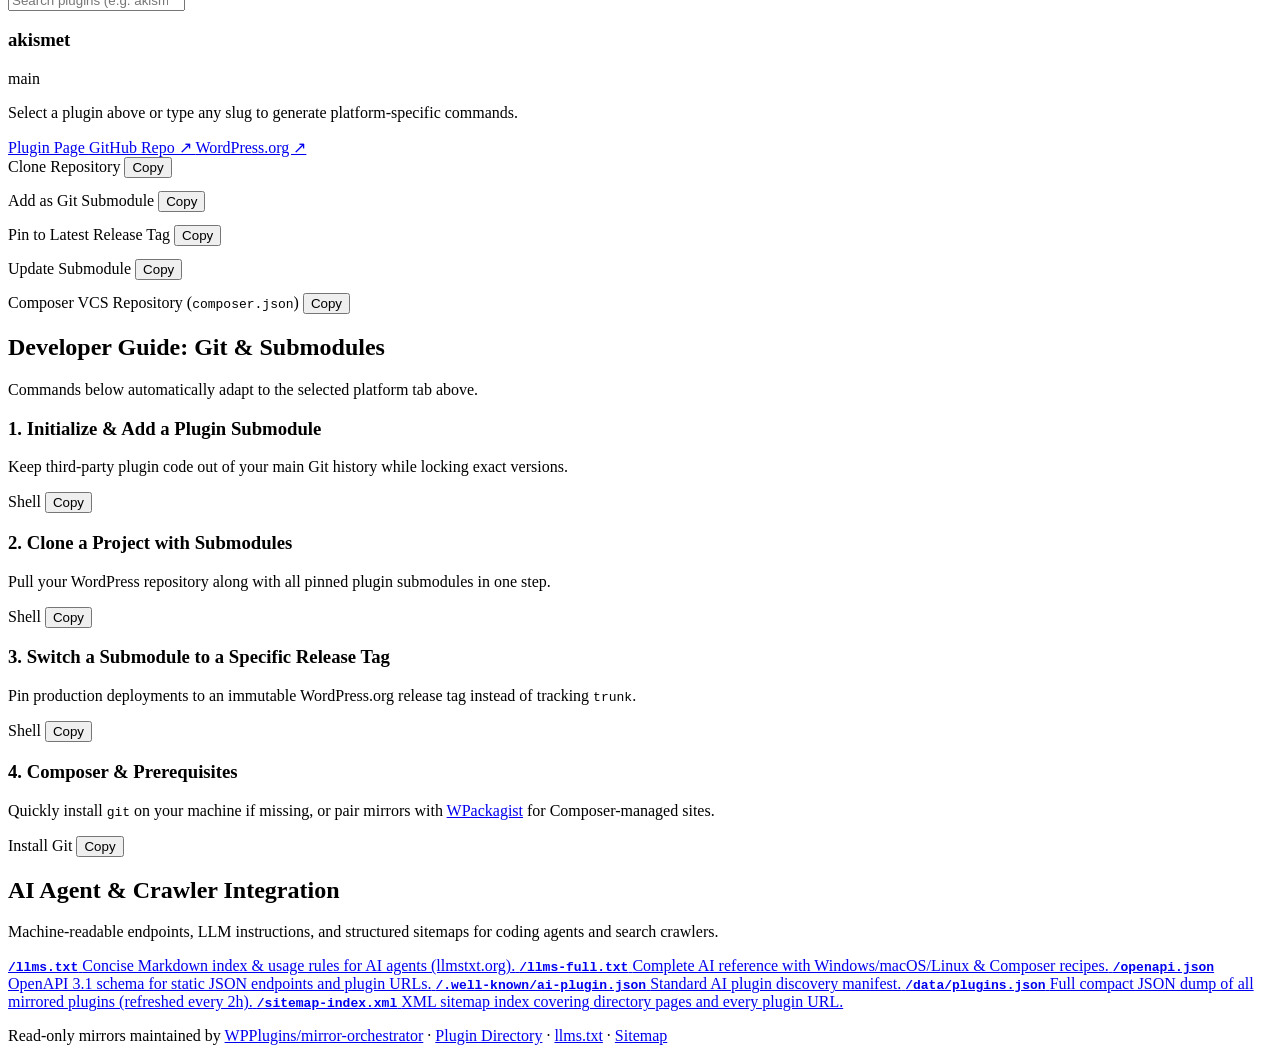
==== commit da01ee07: "feat: add per-plugin SEO pages, paginated directory, sitemaps, and AI integration" ====
--- a/public/index.html
+++ b/public/index.html
@@ -1,264 +1,357 @@
 <!DOCTYPE html>
 <html lang="en">
-<head>
-  <meta charset="UTF-8" />
-  <meta name="viewport" content="width=device-width, initial-scale=1.0" />
-  <title>WPPlugins — WordPress.org SVN-to-GitHub Plugin Mirror</title>
-  <meta
-    name="description"
-    content="Search 17,900+ mirrored WordPress.org plugins on GitHub. Copy-paste Windows, macOS, and Linux commands for git clone, git submodule, tag pinning, and Composer."
-  />
-  <link rel="canonical" href="https://wpplugins.github.io/" />
-  <meta property="og:type" content="website" />
-  <meta property="og:title" content="WPPlugins — WordPress.org SVN-to-GitHub Mirror" />
-  <meta
-    property="og:description"
-    content="Search 17,900+ WordPress.org plugins mirrored to GitHub with OS-specific git clone, submodule, and Composer commands."
-  />
-  <meta property="og:url" content="https://wpplugins.github.io/" />
-  <meta name="twitter:card" content="summary" />
-  <meta name="twitter:title" content="WPPlugins — WordPress.org SVN-to-GitHub Mirror" />
-  <meta
-    name="twitter:description"
-    content="Search 17,900+ WordPress.org plugins mirrored to GitHub."
-  />
-  <link rel="stylesheet" href="./styles.css" />
-  <script type="application/ld+json">
+  <head>
+    <meta charset="UTF-8" />
+    <meta name="viewport" content="width=device-width, initial-scale=1.0" />
+    <title>WPPlugins — WordPress.org SVN-to-GitHub Plugin Mirror</title>
+    <meta
+      name="description"
+      content="Search 17,900+ mirrored WordPress.org plugins on GitHub. Copy-paste Windows, macOS, and Linux commands for git clone, git submodule, tag pinning, and Composer."
+    />
+    <link rel="canonical" href="https://wpplugins.github.io/" />
+    <link rel="alternate" type="text/plain" title="LLMs Guide"
+      href="/llms.txt" />
+    <meta property="og:type" content="website" />
+    <meta property="og:title"
+      content="WPPlugins — WordPress.org SVN-to-GitHub Mirror" />
+    <meta
+      property="og:description"
+      content="Search 17,900+ WordPress.org plugins mirrored to GitHub with OS-specific git clone, submodule, and Composer commands."
+    />
+    <meta property="og:url" content="https://wpplugins.github.io/" />
+    <meta name="twitter:card" content="summary" />
+    <meta name="twitter:title"
+      content="WPPlugins — WordPress.org SVN-to-GitHub Mirror" />
+    <meta
+      name="twitter:description"
+      content="Search 17,900+ WordPress.org plugins mirrored to GitHub."
+    />
+    <link rel="stylesheet" href="/styles.css" />
+    <script type="application/ld+json">
     {
       "@context": "https://schema.org",
-      "@type": "WebSite",
-      "name": "WPPlugins",
-      "url": "https://wpplugins.github.io/",
-      "description": "Automated WordPress.org SVN-to-GitHub plugin mirror directory and developer guide.",
-      "potentialAction": {
-        "@type": "SearchAction",
-        "target": "https://wpplugins.github.io/?plugin={search_term_string}",
-        "query-input": "required name=search_term_string"
-      }
+      "@graph": [
+        {
+          "@type": "WebSite",
+          "name": "WPPlugins",
+          "url": "https://wpplugins.github.io/",
+          "description": "Automated WordPress.org SVN-to-GitHub plugin mirror directory and developer guide.",
+          "potentialAction": {
+            "@type": "SearchAction",
+            "target": "https://wpplugins.github.io/plugins/{search_term_string}/",
+            "query-input": "required name=search_term_string"
+          }
+        },
+        {
+          "@type": "DataCatalog",
+          "name": "WPPlugins Mirror Index",
+          "url": "https://wpplugins.github.io/plugins/",
+          "dataset": {
+            "@type": "Dataset",
+            "name": "WPPlugins Mirrored Repositories JSON",
+            "distribution": {
+              "@type": "DataDownload",
+              "encodingFormat": "application/json",
+              "contentUrl": "https://wpplugins.github.io/data/plugins.json"
+            }
+          }
+        }
+      ]
     }
-  </script>
-</head>
-<body>
-  <header class="topbar">
-    <div class="container topbar-inner">
-      <a class="brand" href="https://github.com/WPPlugins" target="_blank" rel="noopener">
+    </script>
+  </head>
+  <body data-page="home">
+    <header class="topbar">
+      <div class="container topbar-inner">
+        <a class="brand" href="/">
         <span class="brand-dot" aria-hidden="true"></span>
         WPPlugins
       </a>
-      <nav class="nav-links" aria-label="Primary">
-        <a href="#lookup">Lookup</a>
-        <a href="#guides">Submodule Guide</a>
-        <a href="#composer">Composer</a>
-        <a href="https://github.com/WPPlugins/mirror-orchestrator" target="_blank" rel="noopener">
+        <nav class="nav-links" aria-label="Primary">
+          <a href="#lookup">Lookup</a>
+          <a href="/plugins/">Directory</a>
+          <a href="#guides">Submodules</a>
+          <a href="#ai-integration">AI &amp; API</a>
+          <a href="https://github.com/WPPlugins/mirror-orchestrator"
+            target="_blank" rel="noopener">
           Orchestrator ↗
         </a>
-      </nav>
-    </div>
-  </header>
-
-  <section class="hero">
-    <div class="container hero-inner">
-      <div class="badge-row">
-        <span class="pill pill-accent" id="stats-bar">Loading plugin index…</span>
-        <span class="pill">SVN → Git</span>
-        <span class="pill">Updated every 2h</span>
+        </nav>
       </div>
-      <h1>WordPress.org Plugins, Ready for Git.</h1>
-      <p class="subtitle">
+    </header>
+
+    <section class="hero">
+      <div class="container hero-inner">
+        <div class="badge-row">
+          <span class="pill pill-accent"
+            id="stats-bar">Loading plugin index…</span>
+          <span class="pill">SVN → Git</span>
+          <span class="pill">Updated every 2h</span>
+        </div>
+        <h1>WordPress.org Plugins, Ready for Git.</h1>
+        <p class="subtitle">
         Browse mirrored WordPress.org plugins on GitHub and grab ready-to-run commands for
         <strong>Windows</strong>, <strong>macOS</strong>, and <strong>Linux</strong>.
       </p>
 
-      <div class="os-bar" aria-label="Operating system selector">
-        <span class="os-label">
+        <div class="os-bar" aria-label="Operating system selector">
+          <span class="os-label">
           Platform
           <span id="os-detected-badge" class="os-detected" title="Auto-detected from your browser">auto</span>
         </span>
-        <div class="os-tabs" role="tablist" aria-label="Operating System">
-          <button class="os-tab" role="tab" type="button" data-os="windows" aria-selected="false">
+          <div class="os-tabs" role="tablist" aria-label="Operating System">
+            <button class="os-tab" role="tab" type="button" data-os="windows"
+              aria-selected="false">
             Windows <span class="os-shell">(PowerShell)</span>
           </button>
-          <button class="os-tab" role="tab" type="button" data-os="macos" aria-selected="false">
+            <button class="os-tab" role="tab" type="button" data-os="macos"
+              aria-selected="false">
             macOS <span class="os-shell">(zsh)</span>
           </button>
-          <button class="os-tab" role="tab" type="button" data-os="linux" aria-selected="false">
+            <button class="os-tab" role="tab" type="button" data-os="linux"
+              aria-selected="false">
             Linux <span class="os-shell">(bash)</span>
           </button>
+          </div>
         </div>
       </div>
-    </div>
-  </section>
-
-  <main class="container main-content">
-    <section id="lookup" class="card card-elevated">
-      <div class="section-head">
-        <div>
-          <h2>Plugin Command Generator</h2>
-          <p class="muted">
-            Search the live index or type any WordPress.org plugin slug to customize every command below.
-          </p>
-        </div>
-      </div>
-
-      <div class="search-box">
-        <svg class="search-icon" viewBox="0 0 20 20" fill="currentColor" aria-hidden="true">
-          <path fill-rule="evenodd" d="M8 4a4 4 0 100 8 4 4 0 000-8zM2 8a6 6 0 1110.89 3.476l4.817 4.817a1 1 0 01-1.414 1.414l-4.816-4.816A6 6 0 012 8z" clip-rule="evenodd" />
-        </svg>
-        <input
-          id="search-input"
-          type="search"
-          placeholder="Search plugins (e.g. akismet, woocommerce, contact-form-7)…"
-          autocomplete="off"
-          aria-label="Search WordPress plugin slug"
-        />
-      </div>
-
-      <ul id="results-list" class="results-list" aria-live="polite"></ul>
-
-      <div id="selected-panel" class="selected-panel">
-        <div class="selected-header">
+    </section>
+
+    <main class="container main-content">
+      <section id="lookup" class="card card-elevated">
+        <div class="section-head section-head-row">
           <div>
-            <div class="selected-title-row">
-              <h3 id="selected-title">akismet</h3>
-              <span class="slug-badge" id="selected-branch">main</span>
-            </div>
-            <p id="selected-desc" class="muted">
+            <h2>Plugin Command Generator</h2>
+            <p class="muted">
+            Search the live index or open a dedicated plugin page at <code>/plugins/&lt;slug&gt;/</code>.
+          </p>
+          </div>
+          <a class="btn-link" href="/plugins/">Browse All Plugins →</a>
+        </div>
+
+        <div class="search-box">
+          <svg class="search-icon" viewBox="0 0 20 20" fill="currentColor"
+            aria-hidden="true">
+            <path fill-rule="evenodd"
+              d="M8 4a4 4 0 100 8 4 4 0 000-8zM2 8a6 6 0 1110.89 3.476l4.817 4.817a1 1 0 01-1.414 1.414l-4.816-4.816A6 6 0 012 8z"
+              clip-rule="evenodd" />
+          </svg>
+          <input
+            id="search-input"
+            type="search"
+            placeholder="Search plugins (e.g. akismet, woocommerce, contact-form-7)…"
+            autocomplete="off"
+            aria-label="Search WordPress plugin slug"
+          />
+        </div>
+
+        <ul id="results-list" class="results-list" aria-live="polite"></ul>
+
+        <div id="selected-panel" class="selected-panel">
+          <div class="selected-header">
+            <div>
+              <div class="selected-title-row">
+                <h3 id="selected-title">akismet</h3>
+                <span class="slug-badge" id="selected-branch">main</span>
+              </div>
+              <p id="selected-desc" class="muted">
               Select a plugin above or type any slug to generate platform-specific commands.
             </p>
-          </div>
-          <div class="selected-links">
-            <a class="btn-link" id="link-github" href="https://github.com/WPPlugins/akismet" target="_blank" rel="noopener">
+            </div>
+            <div class="selected-links">
+              <a class="btn-link" id="link-permalink" href="/plugins/akismet/">
+              Plugin Page
+            </a>
+              <a class="btn-link" id="link-github"
+                href="https://github.com/WPPlugins/akismet" target="_blank"
+                rel="noopener">
               GitHub Repo ↗
             </a>
-            <a class="btn-link" id="link-wporg" href="https://wordpress.org/plugins/akismet/" target="_blank" rel="noopener">
+              <a class="btn-link" id="link-wporg"
+                href="https://wordpress.org/plugins/akismet/" target="_blank"
+                rel="noopener">
               WordPress.org ↗
             </a>
-          </div>
-        </div>
-
-        <div class="snippets-grid">
-          <div class="snippet">
+            </div>
+          </div>
+
+          <div class="snippets-grid">
+            <div class="snippet">
+              <div class="snippet-head">
+                <span>Clone Repository</span>
+                <button class="copy-btn" data-target="cmd-clone"
+                  type="button">Copy</button>
+              </div>
+              <pre><code id="cmd-clone"></code></pre>
+            </div>
+
+            <div class="snippet">
+              <div class="snippet-head">
+                <span>Add as Git Submodule</span>
+                <button class="copy-btn" data-target="cmd-submodule"
+                  type="button">Copy</button>
+              </div>
+              <pre><code id="cmd-submodule"></code></pre>
+            </div>
+
+            <div class="snippet">
+              <div class="snippet-head">
+                <span>Pin to Latest Release Tag</span>
+                <button class="copy-btn" data-target="cmd-tag"
+                  type="button">Copy</button>
+              </div>
+              <pre><code id="cmd-tag"></code></pre>
+            </div>
+
+            <div class="snippet">
+              <div class="snippet-head">
+                <span>Update Submodule</span>
+                <button class="copy-btn" data-target="cmd-update"
+                  type="button">Copy</button>
+              </div>
+              <pre><code id="cmd-update"></code></pre>
+            </div>
+          </div>
+
+          <div class="snippet snippet-full">
             <div class="snippet-head">
-              <span>Clone Repository</span>
-              <button class="copy-btn" data-target="cmd-clone" type="button">Copy</button>
-            </div>
-            <pre><code id="cmd-clone"></code></pre>
-          </div>
-
-          <div class="snippet">
-            <div class="snippet-head">
-              <span>Add as Git Submodule</span>
-              <button class="copy-btn" data-target="cmd-submodule" type="button">Copy</button>
-            </div>
-            <pre><code id="cmd-submodule"></code></pre>
-          </div>
-
-          <div class="snippet">
-            <div class="snippet-head">
-              <span>Pin to Latest Release Tag</span>
-              <button class="copy-btn" data-target="cmd-tag" type="button">Copy</button>
-            </div>
-            <pre><code id="cmd-tag"></code></pre>
-          </div>
-
-          <div class="snippet">
-            <div class="snippet-head">
-              <span>Update Submodule</span>
-              <button class="copy-btn" data-target="cmd-update" type="button">Copy</button>
-            </div>
-            <pre><code id="cmd-update"></code></pre>
-          </div>
-        </div>
-
-        <div class="snippet snippet-full">
-          <div class="snippet-head">
-            <span>Composer VCS Repository (<code>composer.json</code>)</span>
-            <button class="copy-btn" data-target="cmd-composer" type="button">Copy</button>
-          </div>
-          <pre><code id="cmd-composer"></code></pre>
-        </div>
-      </div>
-    </section>
-
-    <section id="guides" class="card">
-      <div class="section-head">
-        <div>
-          <h2>Developer Guide: Git &amp; Submodules</h2>
-          <p class="muted">
+              <span>Composer VCS Repository (<code>composer.json</code>)</span>
+              <button class="copy-btn" data-target="cmd-composer"
+                type="button">Copy</button>
+            </div>
+            <pre><code id="cmd-composer"></code></pre>
+          </div>
+        </div>
+      </section>
+
+      <section id="guides" class="card">
+        <div class="section-head">
+          <div>
+            <h2>Developer Guide: Git &amp; Submodules</h2>
+            <p class="muted">
             Commands below automatically adapt to the selected platform tab above.
           </p>
-        </div>
-      </div>
-
-      <div class="guide-grid">
-        <article class="guide-block">
-          <h3>1. Initialize &amp; Add a Plugin Submodule</h3>
-          <p class="muted">
+          </div>
+        </div>
+
+        <div class="guide-grid">
+          <article class="guide-block">
+            <h3>1. Initialize &amp; Add a Plugin Submodule</h3>
+            <p class="muted">
             Keep third-party plugin code out of your main Git history while locking exact versions.
           </p>
-          <div class="snippet">
-            <div class="snippet-head">
-              <span class="guide-os-label">Shell</span>
-              <button class="copy-btn" data-target="guide-add" type="button">Copy</button>
-            </div>
-            <pre><code id="guide-add"></code></pre>
-          </div>
-        </article>
-
-        <article class="guide-block">
-          <h3>2. Clone a Project with Submodules</h3>
-          <p class="muted">
+            <div class="snippet">
+              <div class="snippet-head">
+                <span class="guide-os-label">Shell</span>
+                <button class="copy-btn" data-target="guide-add"
+                  type="button">Copy</button>
+              </div>
+              <pre><code id="guide-add"></code></pre>
+            </div>
+          </article>
+
+          <article class="guide-block">
+            <h3>2. Clone a Project with Submodules</h3>
+            <p class="muted">
             Pull your WordPress repository along with all pinned plugin submodules in one step.
           </p>
-          <div class="snippet">
-            <div class="snippet-head">
-              <span class="guide-os-label">Shell</span>
-              <button class="copy-btn" data-target="guide-clone" type="button">Copy</button>
-            </div>
-            <pre><code id="guide-clone"></code></pre>
-          </div>
-        </article>
-
-        <article class="guide-block">
-          <h3>3. Switch a Submodule to a Specific Release Tag</h3>
-          <p class="muted">
+            <div class="snippet">
+              <div class="snippet-head">
+                <span class="guide-os-label">Shell</span>
+                <button class="copy-btn" data-target="guide-clone"
+                  type="button">Copy</button>
+              </div>
+              <pre><code id="guide-clone"></code></pre>
+            </div>
+          </article>
+
+          <article class="guide-block">
+            <h3>3. Switch a Submodule to a Specific Release Tag</h3>
+            <p class="muted">
             Pin production deployments to an immutable WordPress.org release tag instead of tracking <code>trunk</code>.
           </p>
-          <div class="snippet">
-            <div class="snippet-head">
-              <span class="guide-os-label">Shell</span>
-              <button class="copy-btn" data-target="guide-pin" type="button">Copy</button>
-            </div>
-            <pre><code id="guide-pin"></code></pre>
-          </div>
-        </article>
-
-        <article id="composer" class="guide-block">
-          <h3>4. Composer &amp; Prerequisites</h3>
-          <p class="muted">
+            <div class="snippet">
+              <div class="snippet-head">
+                <span class="guide-os-label">Shell</span>
+                <button class="copy-btn" data-target="guide-pin"
+                  type="button">Copy</button>
+              </div>
+              <pre><code id="guide-pin"></code></pre>
+            </div>
+          </article>
+
+          <article id="composer" class="guide-block">
+            <h3>4. Composer &amp; Prerequisites</h3>
+            <p class="muted">
             Quickly install <code>git</code> on your machine if missing, or pair mirrors with
             <a href="https://wpackagist.org/" target="_blank" rel="noopener">WPackagist</a> for Composer-managed sites.
           </p>
-          <div class="snippet">
-            <div class="snippet-head">
-              <span class="guide-os-label">Install Git</span>
-              <button class="copy-btn" data-target="guide-install" type="button">Copy</button>
-            </div>
-            <pre><code id="guide-install"></code></pre>
-          </div>
-        </article>
-      </div>
-    </section>
-  </main>
-
-  <footer class="footer container">
-    <p>
+            <div class="snippet">
+              <div class="snippet-head">
+                <span class="guide-os-label">Install Git</span>
+                <button class="copy-btn" data-target="guide-install"
+                  type="button">Copy</button>
+              </div>
+              <pre><code id="guide-install"></code></pre>
+            </div>
+          </article>
+        </div>
+      </section>
+
+      <section id="ai-integration" class="card">
+        <div class="section-head">
+          <div>
+            <h2>AI Agent &amp; Crawler Integration</h2>
+            <p class="muted">
+            Machine-readable endpoints, LLM instructions, and structured sitemaps for coding agents and search crawlers.
+          </p>
+          </div>
+        </div>
+
+        <div class="ai-grid">
+          <a class="ai-card" href="/llms.txt">
+            <strong><code>/llms.txt</code></strong>
+            <span
+              class="muted">Concise Markdown index &amp; usage rules for AI agents (llmstxt.org).</span>
+          </a>
+          <a class="ai-card" href="/llms-full.txt">
+            <strong><code>/llms-full.txt</code></strong>
+            <span
+              class="muted">Complete AI reference with Windows/macOS/Linux &amp; Composer recipes.</span>
+          </a>
+          <a class="ai-card" href="/openapi.json">
+            <strong><code>/openapi.json</code></strong>
+            <span
+              class="muted">OpenAPI 3.1 schema for static JSON endpoints and plugin URLs.</span>
+          </a>
+          <a class="ai-card" href="/.well-known/ai-plugin.json">
+            <strong><code>/.well-known/ai-plugin.json</code></strong>
+            <span class="muted">Standard AI plugin discovery manifest.</span>
+          </a>
+          <a class="ai-card" href="/data/plugins.json">
+            <strong><code>/data/plugins.json</code></strong>
+            <span
+              class="muted">Full compact JSON dump of all mirrored plugins (refreshed every 2h).</span>
+          </a>
+          <a class="ai-card" href="/sitemap-index.xml">
+            <strong><code>/sitemap-index.xml</code></strong>
+            <span
+              class="muted">XML sitemap index covering directory pages and every plugin URL.</span>
+          </a>
+        </div>
+      </section>
+    </main>
+
+    <footer class="footer container">
+      <p>
       Read-only mirrors maintained by
       <a href="https://github.com/WPPlugins/mirror-orchestrator" target="_blank" rel="noopener">WPPlugins/mirror-orchestrator</a>
-      · Index updates every 2 hours.
+      · <a href="/plugins/">Plugin Directory</a>
+      · <a href="/llms.txt">llms.txt</a>
+      · <a href="/sitemap-index.xml">Sitemap</a>
     </p>
-  </footer>
-
-  <script src="./app.js" defer></script>
-</body>
+    </footer>
+
+    <script src="/app.js" defer></script>
+  </body>
 </html>
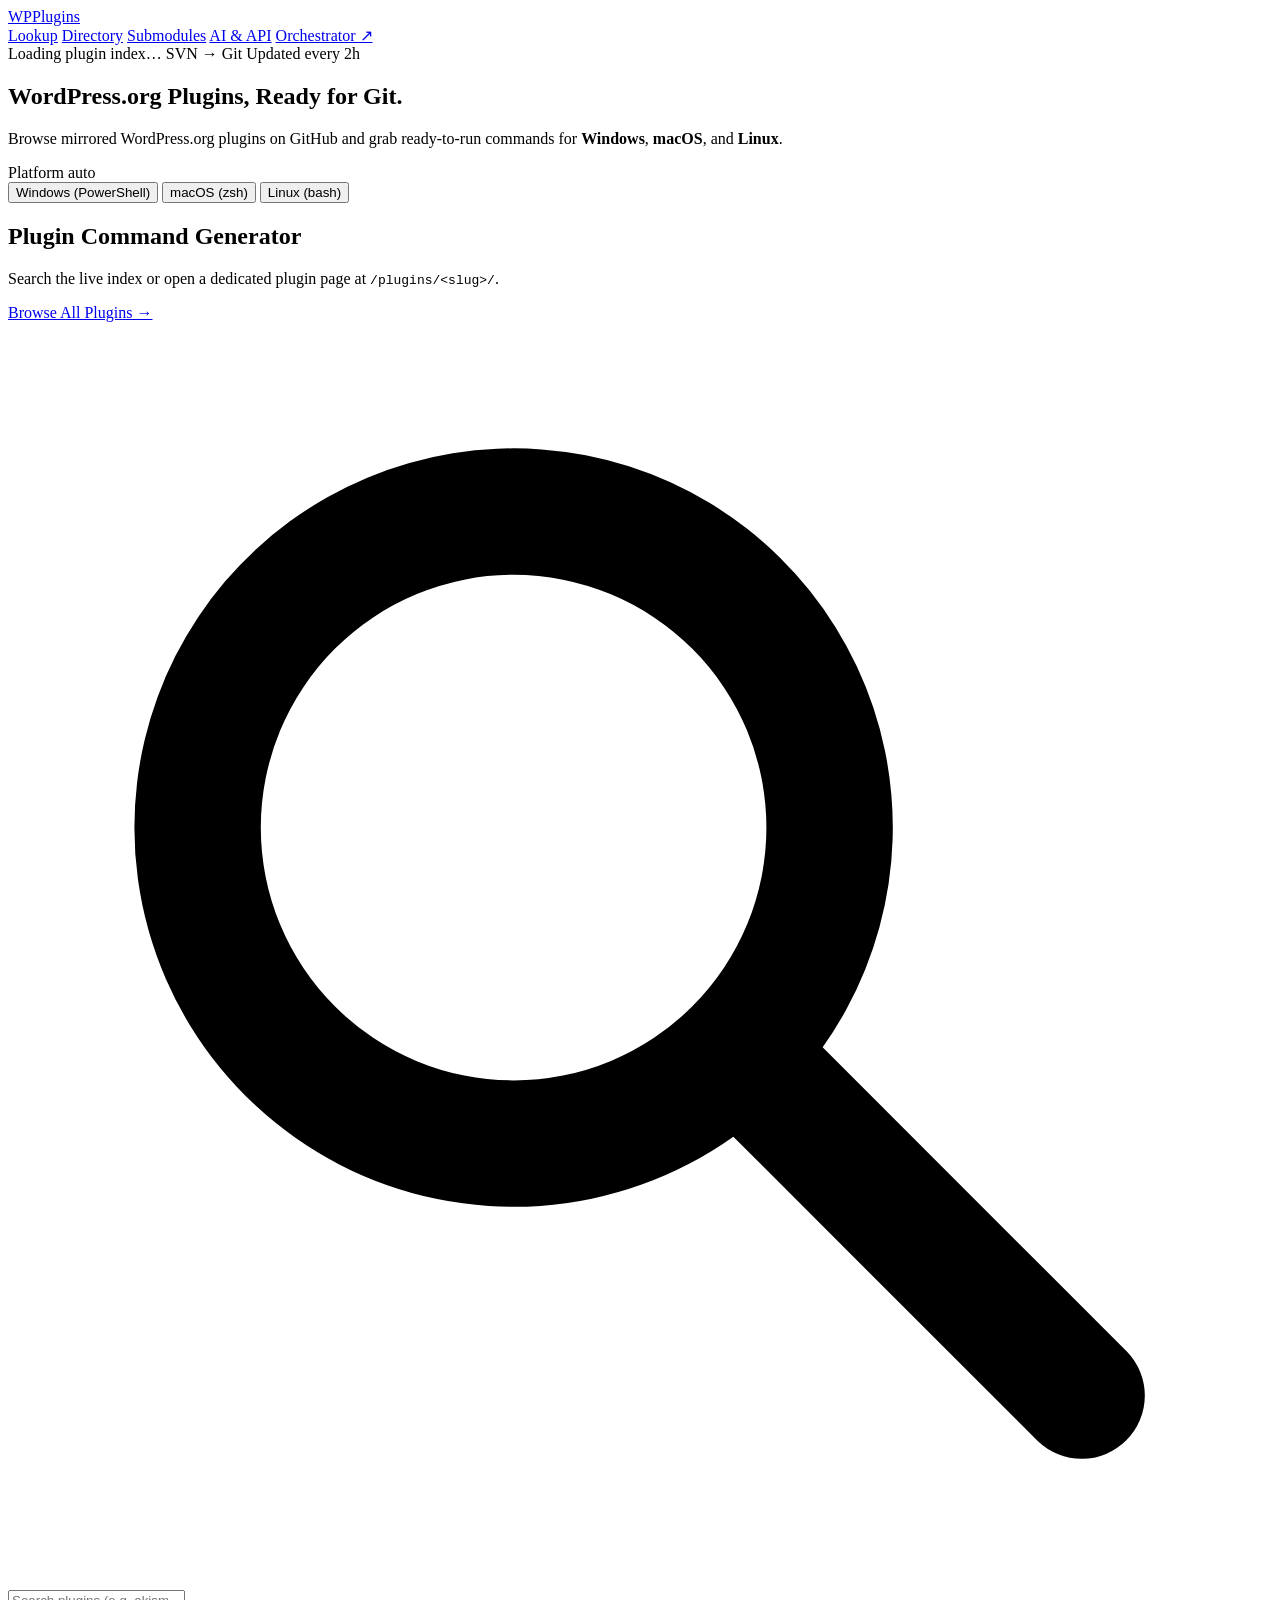
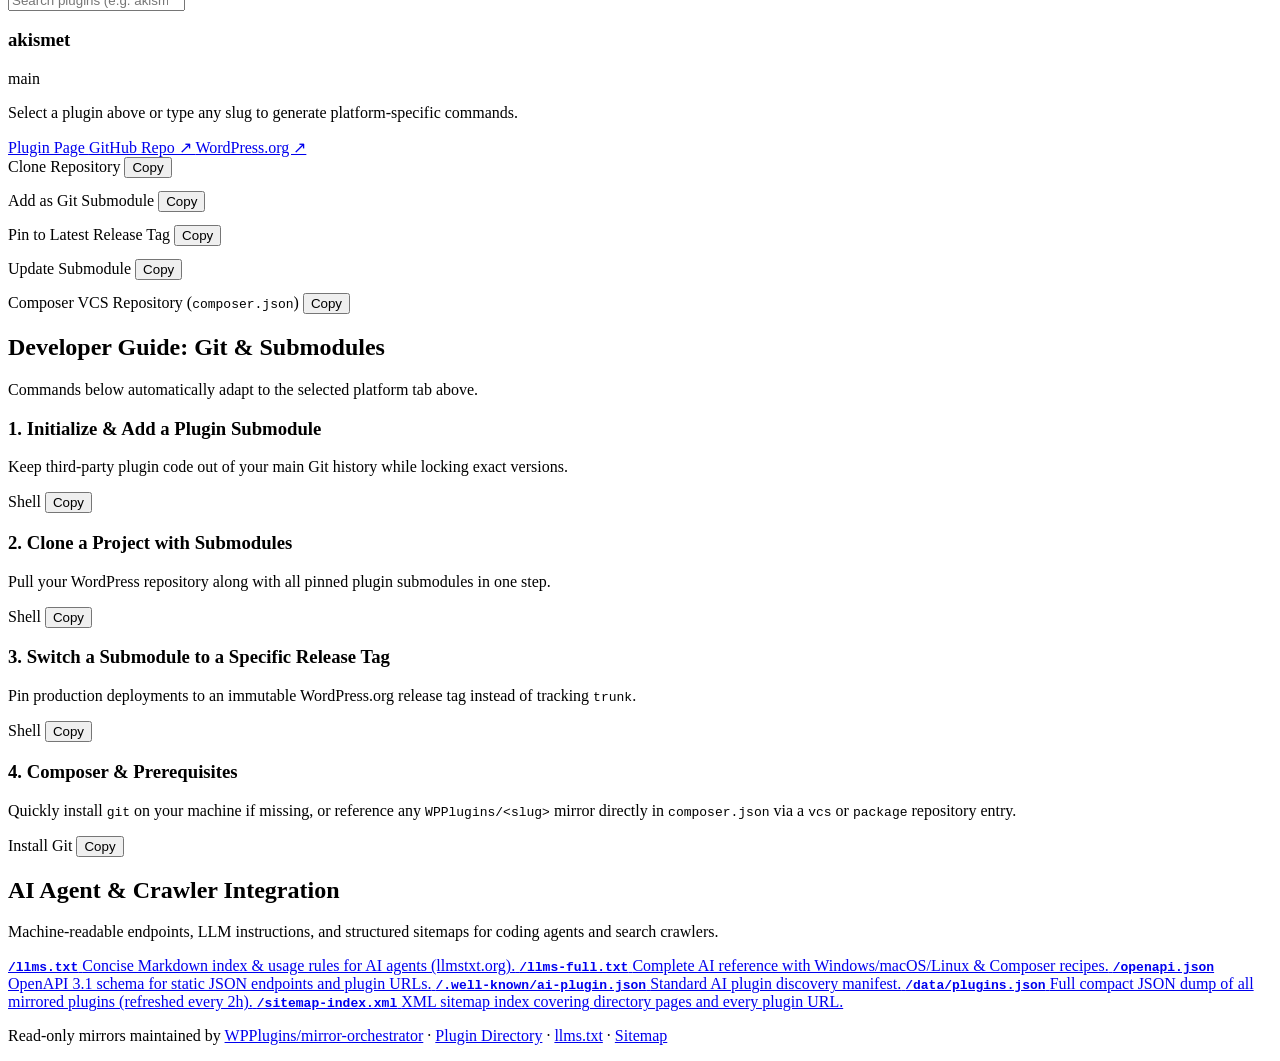
==== commit 4660a003: "docs: remove WPackagist links in favor of direct WPPlugins Composer usage" ====
--- a/public/index.html
+++ b/public/index.html
@@ -283,9 +283,10 @@
           <article id="composer" class="guide-block">
             <h3>4. Composer &amp; Prerequisites</h3>
             <p class="muted">
-            Quickly install <code>git</code> on your machine if missing, or pair mirrors with
-            <a href="https://wpackagist.org/" target="_blank" rel="noopener">WPackagist</a> for Composer-managed sites.
-          </p>
+              Quickly install <code>git</code> on your machine if missing, or reference any
+              <code>WPPlugins/&lt;slug&gt;</code> mirror directly in <code>composer.json</code>
+              via a <code>vcs</code> or <code>package</code> repository entry.
+            </p>
             <div class="snippet">
               <div class="snippet-head">
                 <span class="guide-os-label">Install Git</span>
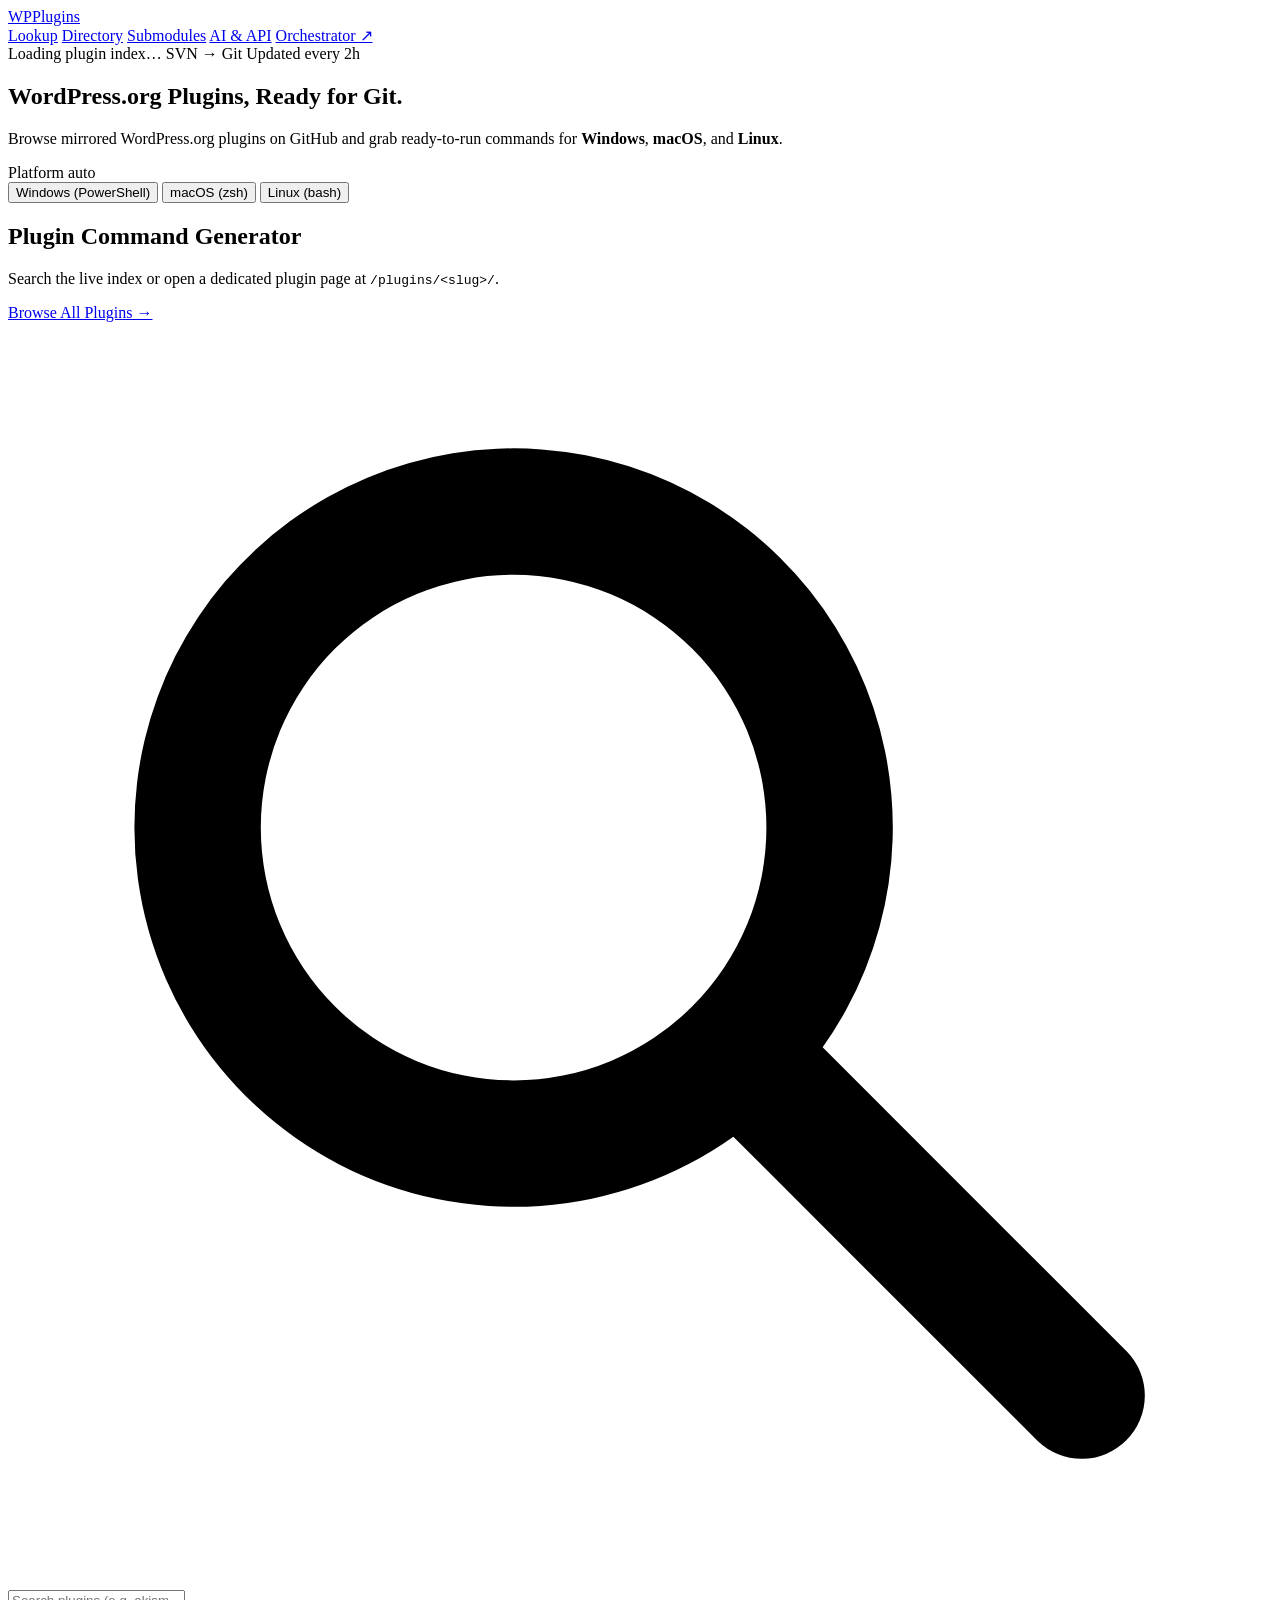
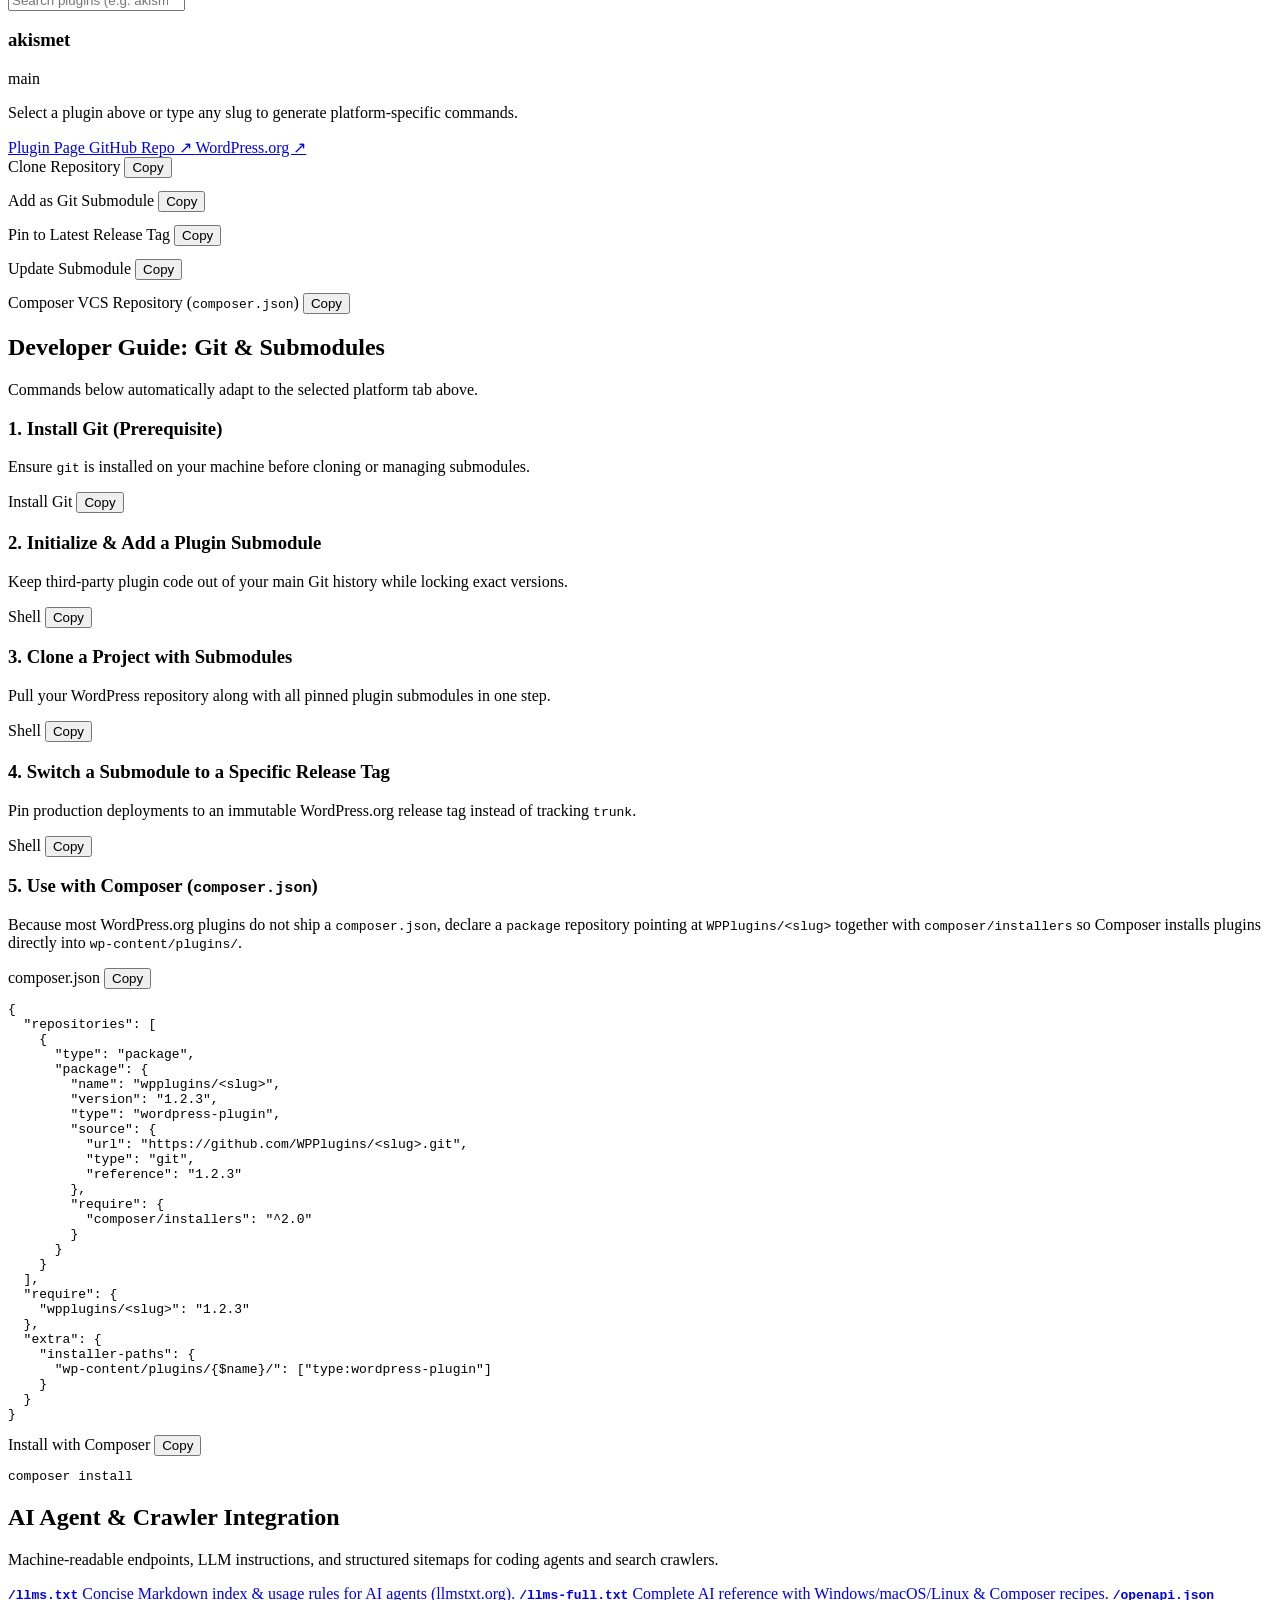
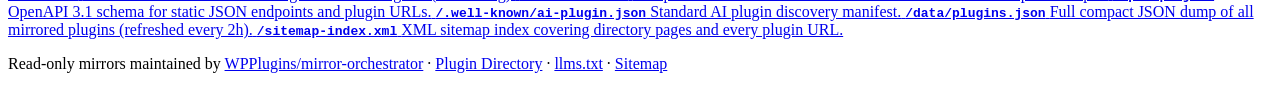
==== commit 48ee0bdd: "docs(ui): separate Git install as Step 1 and expand Composer guide" ====
--- a/public/index.html
+++ b/public/index.html
@@ -236,10 +236,26 @@
 
         <div class="guide-grid">
           <article class="guide-block">
-            <h3>1. Initialize &amp; Add a Plugin Submodule</h3>
-            <p class="muted">
-            Keep third-party plugin code out of your main Git history while locking exact versions.
-          </p>
+            <h3>1. Install Git (Prerequisite)</h3>
+            <p class="muted">
+              Ensure <code>git</code> is installed on your machine before cloning or managing submodules.
+            </p>
+            <div class="snippet">
+              <div class="snippet-head">
+                <span class="guide-os-label"
+                  data-guide-kind="install">Install Git</span>
+                <button class="copy-btn" data-target="guide-install"
+                  type="button">Copy</button>
+              </div>
+              <pre><code id="guide-install"></code></pre>
+            </div>
+          </article>
+
+          <article class="guide-block">
+            <h3>2. Initialize &amp; Add a Plugin Submodule</h3>
+            <p class="muted">
+              Keep third-party plugin code out of your main Git history while locking exact versions.
+            </p>
             <div class="snippet">
               <div class="snippet-head">
                 <span class="guide-os-label">Shell</span>
@@ -251,10 +267,10 @@
           </article>
 
           <article class="guide-block">
-            <h3>2. Clone a Project with Submodules</h3>
-            <p class="muted">
-            Pull your WordPress repository along with all pinned plugin submodules in one step.
-          </p>
+            <h3>3. Clone a Project with Submodules</h3>
+            <p class="muted">
+              Pull your WordPress repository along with all pinned plugin submodules in one step.
+            </p>
             <div class="snippet">
               <div class="snippet-head">
                 <span class="guide-os-label">Shell</span>
@@ -266,10 +282,10 @@
           </article>
 
           <article class="guide-block">
-            <h3>3. Switch a Submodule to a Specific Release Tag</h3>
-            <p class="muted">
-            Pin production deployments to an immutable WordPress.org release tag instead of tracking <code>trunk</code>.
-          </p>
+            <h3>4. Switch a Submodule to a Specific Release Tag</h3>
+            <p class="muted">
+              Pin production deployments to an immutable WordPress.org release tag instead of tracking <code>trunk</code>.
+            </p>
             <div class="snippet">
               <div class="snippet-head">
                 <span class="guide-os-label">Shell</span>
@@ -281,19 +297,55 @@
           </article>
 
           <article id="composer" class="guide-block">
-            <h3>4. Composer &amp; Prerequisites</h3>
-            <p class="muted">
-              Quickly install <code>git</code> on your machine if missing, or reference any
-              <code>WPPlugins/&lt;slug&gt;</code> mirror directly in <code>composer.json</code>
-              via a <code>vcs</code> or <code>package</code> repository entry.
-            </p>
-            <div class="snippet">
-              <div class="snippet-head">
-                <span class="guide-os-label">Install Git</span>
-                <button class="copy-btn" data-target="guide-install"
-                  type="button">Copy</button>
-              </div>
-              <pre><code id="guide-install"></code></pre>
+            <h3>5. Use with Composer (<code>composer.json</code>)</h3>
+            <p class="muted">
+              Because most WordPress.org plugins do not ship a <code>composer.json</code>, declare a
+              <code>package</code> repository pointing at <code>WPPlugins/&lt;slug&gt;</code> together
+              with <code>composer/installers</code> so Composer installs plugins directly into
+              <code>wp-content/plugins/</code>.
+            </p>
+            <div class="snippet">
+              <div class="snippet-head">
+                <span>composer.json</span>
+                <button class="copy-btn" data-target="guide-composer-json"
+                  type="button">Copy</button>
+              </div>
+              <pre><code id="guide-composer-json">{
+  "repositories": [
+    {
+      "type": "package",
+      "package": {
+        "name": "wpplugins/&lt;slug&gt;",
+        "version": "1.2.3",
+        "type": "wordpress-plugin",
+        "source": {
+          "url": "https://github.com/WPPlugins/&lt;slug&gt;.git",
+          "type": "git",
+          "reference": "1.2.3"
+        },
+        "require": {
+          "composer/installers": "^2.0"
+        }
+      }
+    }
+  ],
+  "require": {
+    "wpplugins/&lt;slug&gt;": "1.2.3"
+  },
+  "extra": {
+    "installer-paths": {
+      "wp-content/plugins/{$name}/": ["type:wordpress-plugin"]
+    }
+  }
+}</code></pre>
+            </div>
+            <div class="snippet" style="margin-top: 0.75rem;">
+              <div class="snippet-head">
+                <span>Install with Composer</span>
+                <button class="copy-btn" data-target="guide-composer-cmd"
+                  type="button">Copy</button>
+              </div>
+              <pre><code id="guide-composer-cmd">composer install</code></pre>
             </div>
           </article>
         </div>
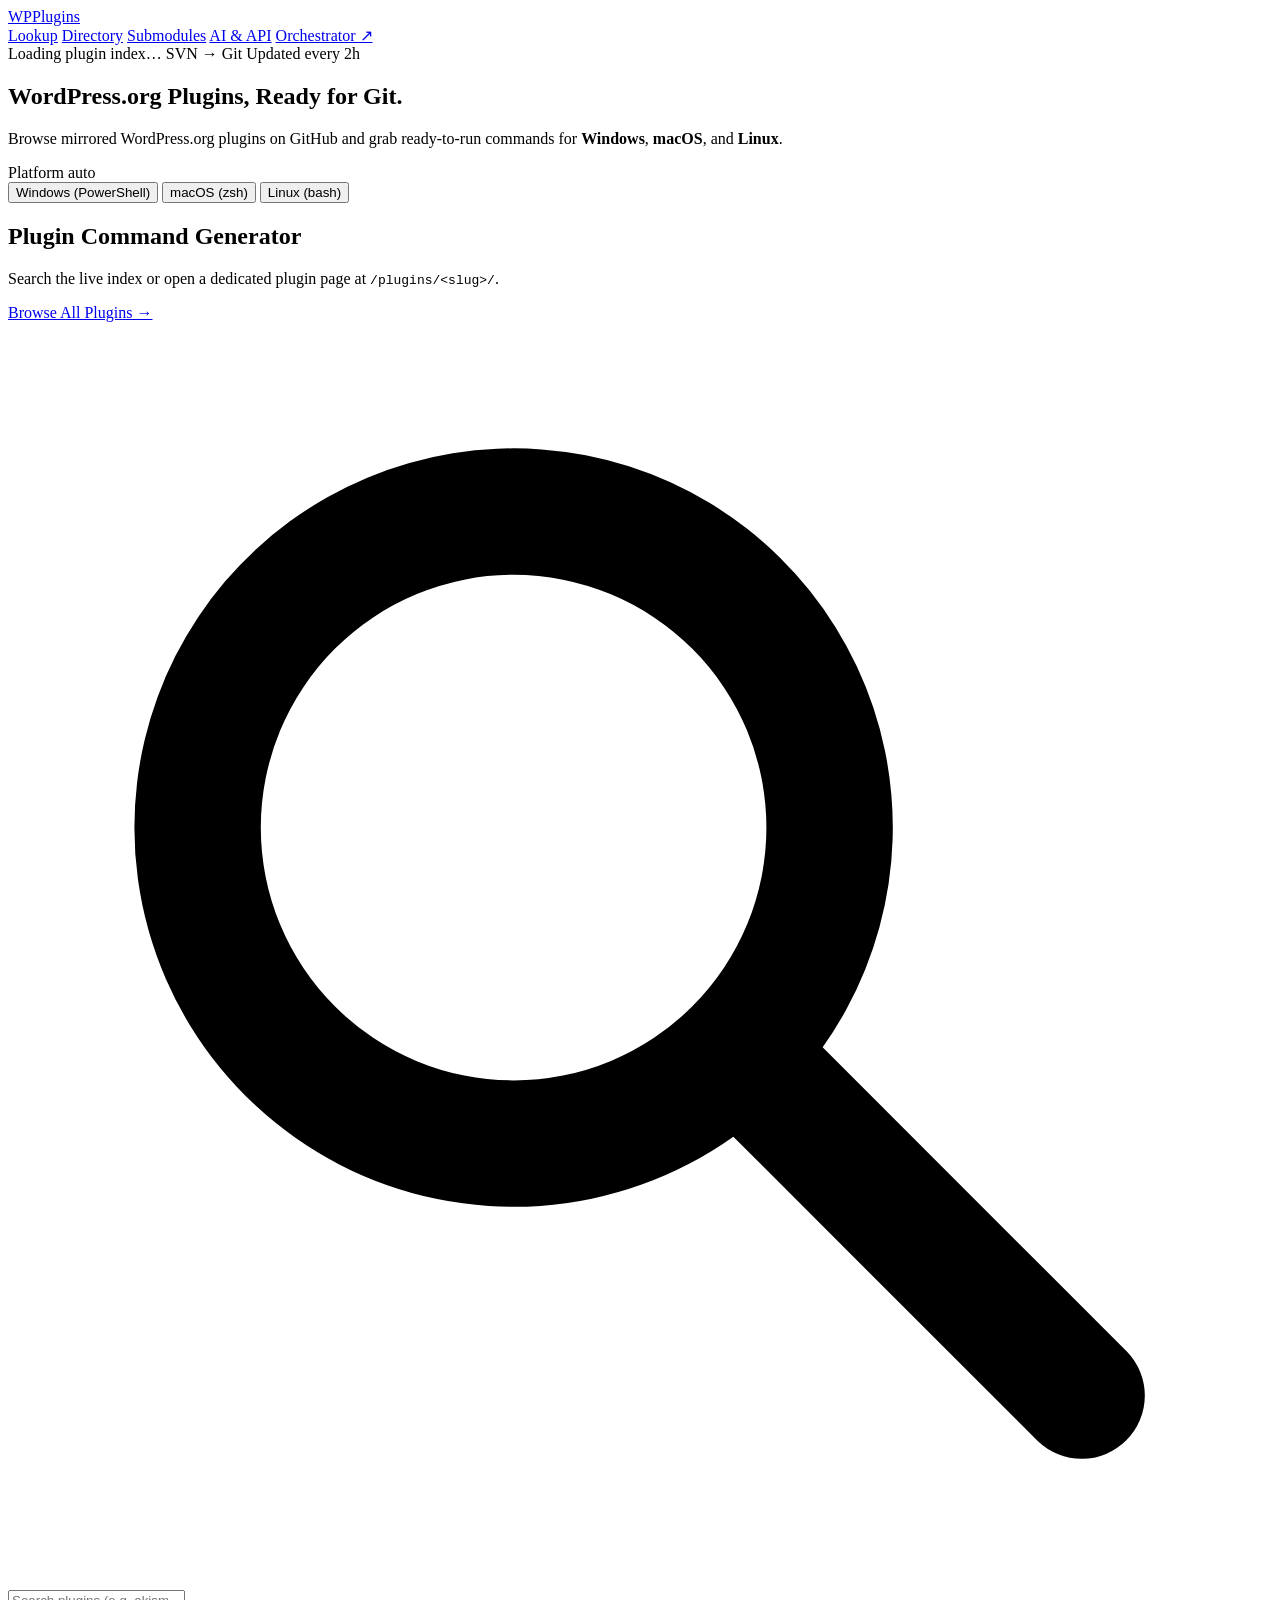
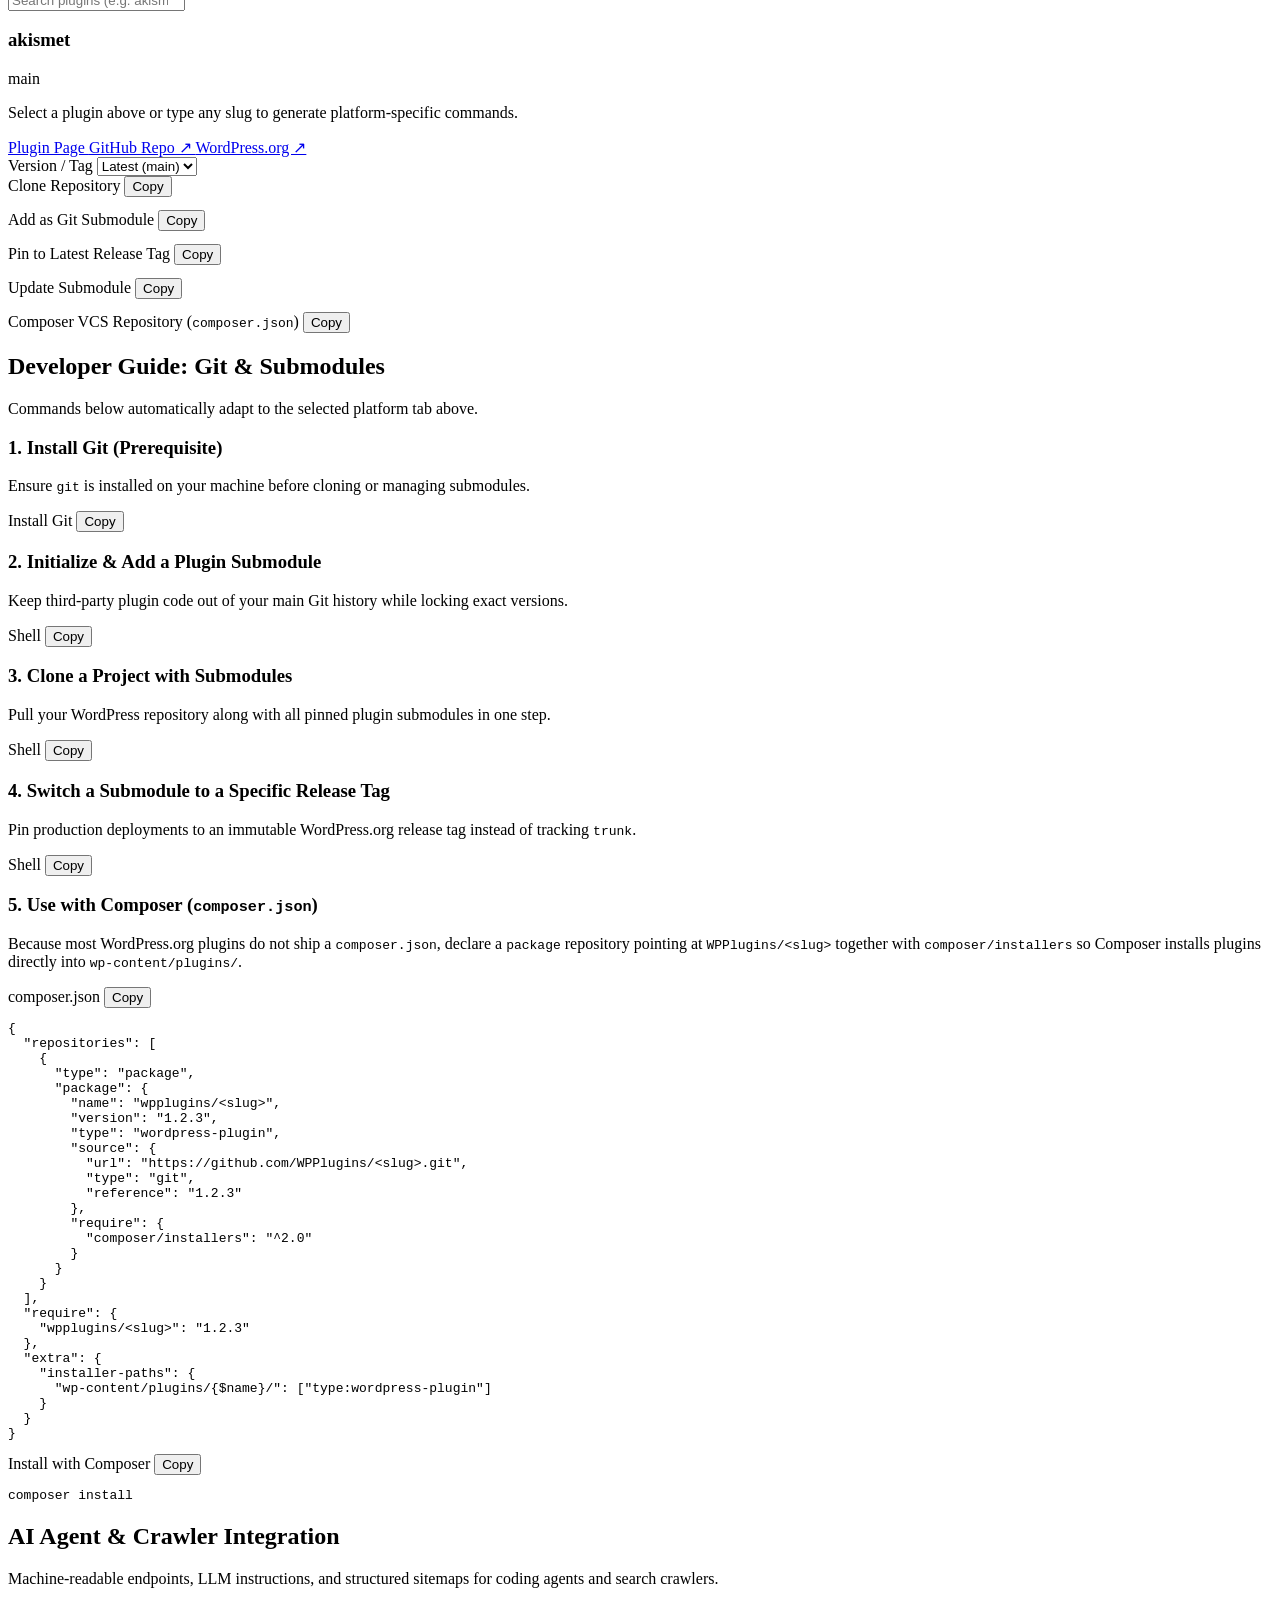
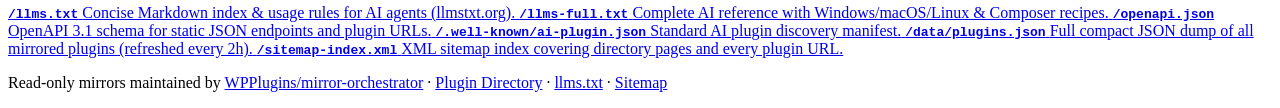
==== commit 0d93e27b: "feat(ui): add live version/tag selector that populates all snippets" ====
--- a/public/index.html
+++ b/public/index.html
@@ -175,6 +175,16 @@
             </div>
           </div>
 
+          <div class="version-bar">
+            <label class="version-label"
+              for="version-select">Version / Tag</label>
+            <select id="version-select" class="version-select"
+              aria-label="Select plugin version tag">
+              <option value="">Latest (main)</option>
+            </select>
+            <span id="version-status" class="version-status"></span>
+          </div>
+
           <div class="snippets-grid">
             <div class="snippet">
               <div class="snippet-head">
